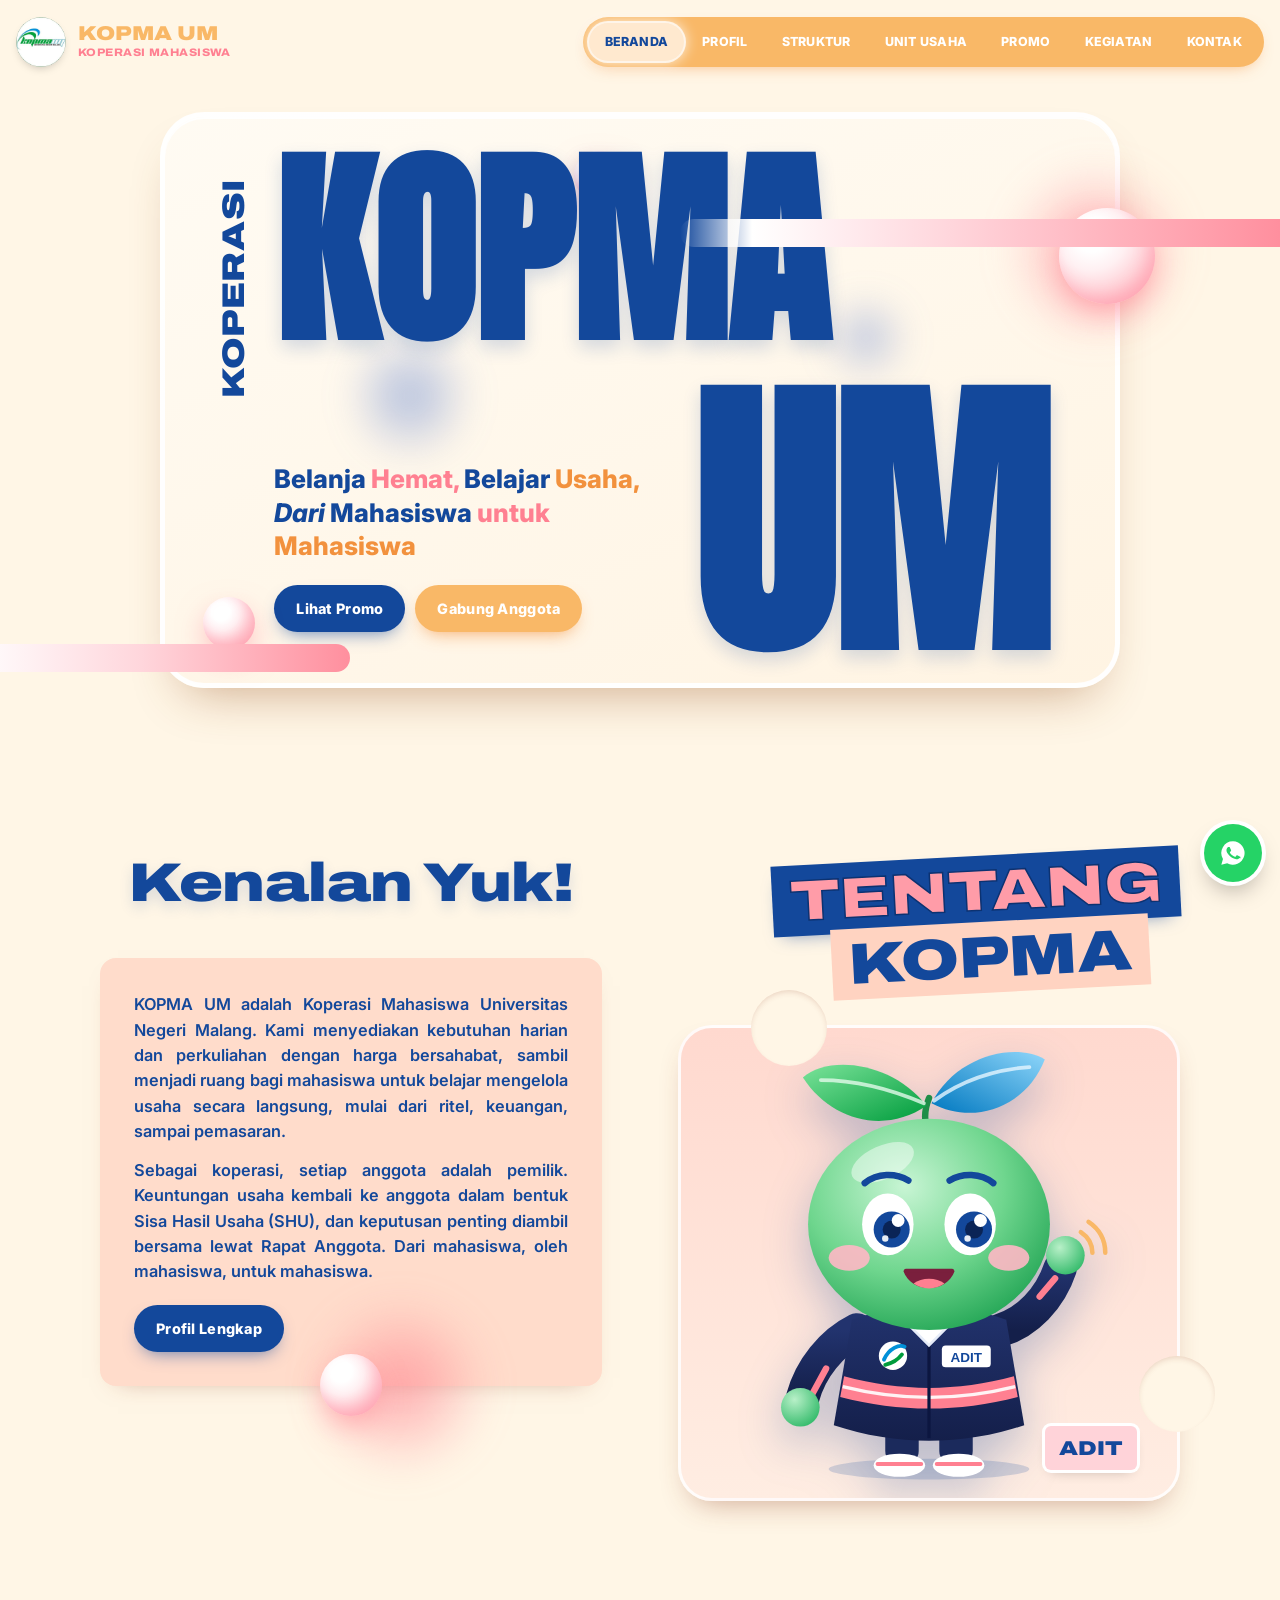
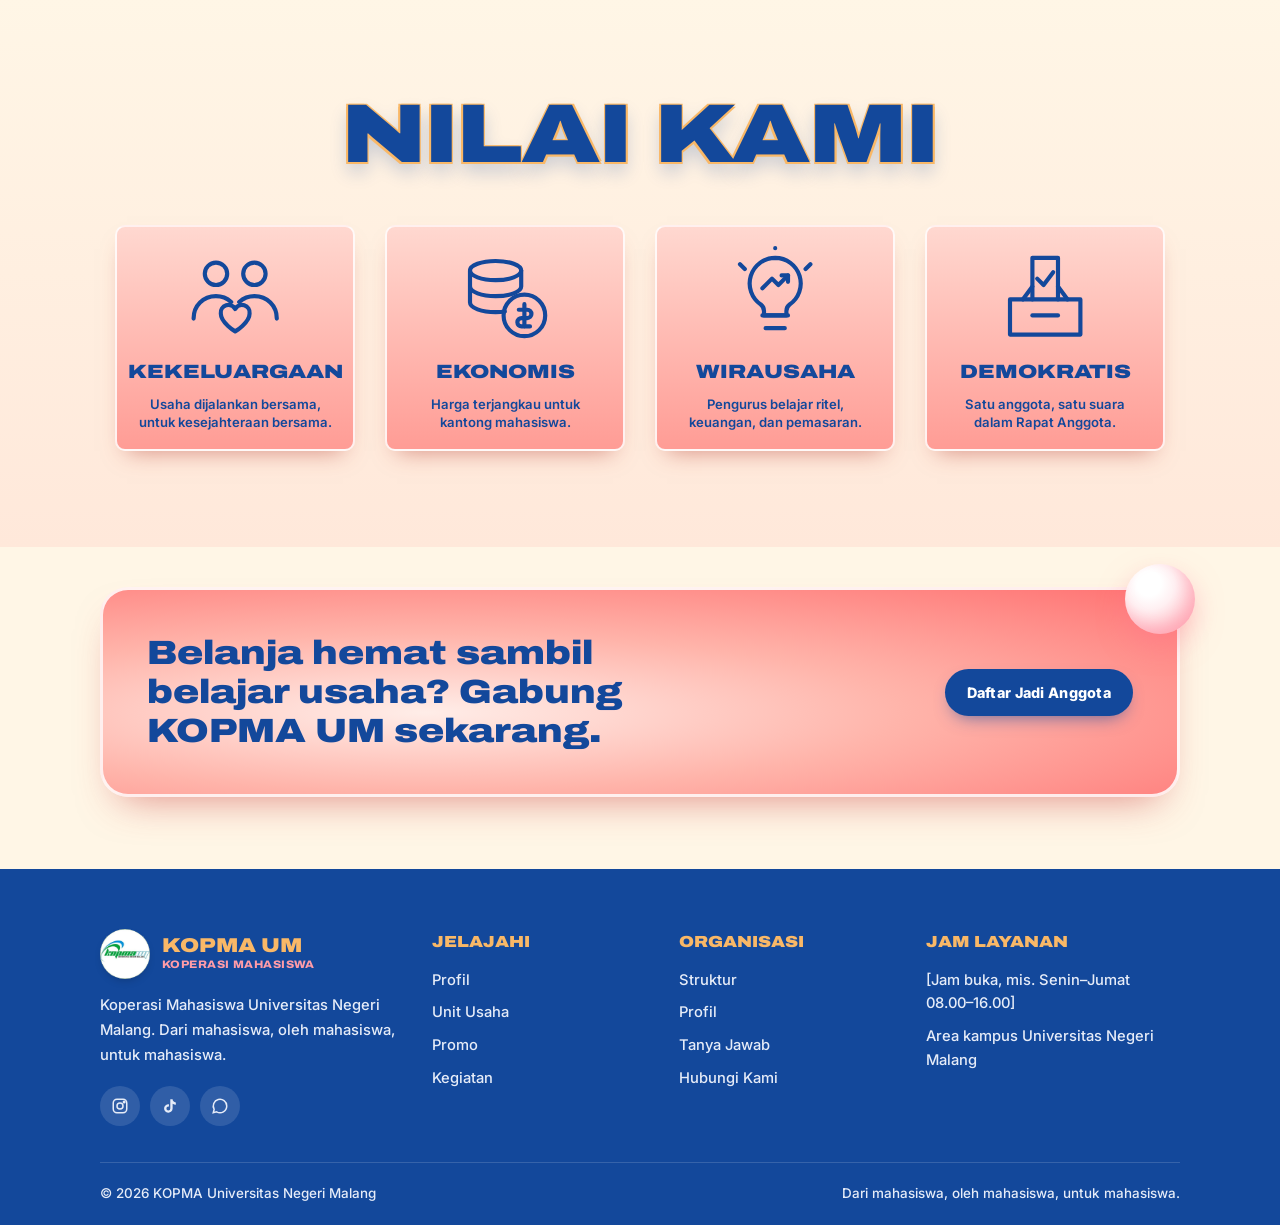
==== index.html @ d5b2e522 "Ganti Keanggotaan dengan halaman Struktur dan tambah maskot Adit struktur.html berisi hero kaca deng" ====
<!DOCTYPE html>
<html lang="id">
<head>
<meta charset="UTF-8">
<meta name="viewport" content="width=device-width, initial-scale=1">
<title>KOPMA UM | Koperasi Mahasiswa Universitas Negeri Malang</title>
<meta name="description" content="Koperasi Mahasiswa Universitas Negeri Malang: belanja kebutuhan kuliah lebih hemat, promo mingguan, dan ruang belajar berwirausaha. Dari mahasiswa, oleh mahasiswa, untuk mahasiswa.">
<meta property="og:title" content="KOPMA UM | Koperasi Mahasiswa Universitas Negeri Malang">
<meta property="og:description" content="Belanja hemat, promo mingguan, dan belajar berwirausaha bareng Koperasi Mahasiswa UM.">
<meta property="og:image" content="assets/logo-kopma-um.png">
<meta property="og:type" content="website">
<meta name="theme-color" content="#FFF6E6">
<link rel="icon" href="assets/logo-kopma-um.png">
<link rel="preconnect" href="https://fonts.googleapis.com">
<link rel="preconnect" href="https://fonts.gstatic.com" crossorigin>
<link href="https://fonts.googleapis.com/css2?family=Anton&family=Archivo:wdth,wght@100..125,700..900&family=Inter:wght@500;600;700;800&display=swap" rel="stylesheet">
<link rel="stylesheet" href="assets/gaya.css">
</head>
<body>

<a href="#utama" class="sr">Lewati ke konten utama</a>

<header class="nav" id="nav">
  <div class="wadah">
    <a href="index.html" class="brand" aria-label="KOPMA UM, ke beranda">
      <img src="assets/logo-kopma-um.webp" alt="Logo KOPMA UM" width="50" height="50">
      <span><b>KOPMA UM</b><small>Koperasi Mahasiswa</small></span>
    </a>
    <nav aria-label="Menu utama">
      <ul class="menu" id="menu">
        <li><a href="index.html" class="aktif" aria-current="page">Beranda</a></li>
        <li><a href="profil.html">Profil</a></li>
        <li><a href="struktur.html">Struktur</a></li>
        <li><a href="unit.html">Unit Usaha</a></li>
        <li><a href="promo.html">Promo</a></li>
        <li><a href="kegiatan.html">Kegiatan</a></li>
        <li><a href="kontak.html">Kontak</a></li>
      </ul>
    </nav>
    <button class="burger" id="burger" aria-label="Buka menu" aria-expanded="false" aria-controls="menu"><span></span></button>
  </div>
</header>

<main id="utama">

<!-- ===== HERO ===== -->
<section class="hero" id="beranda" aria-label="Beranda">
  <span class="batang ke-kanan" aria-hidden="true"></span>
  <span class="batang ke-kiri" aria-hidden="true"></span>
  <div class="hero-kartu">
    <span class="kata-vertikal" aria-hidden="true">KOPERASI</span>
    <span class="kata kata-kopma" aria-hidden="true">KOPMA</span>
    <span class="kata kata-um" aria-hidden="true">UM</span>
    <div class="hero-teks">
      <h1><span class="sr">KOPMA UM, Koperasi Mahasiswa Universitas Negeri Malang. </span>Belanja <span class="p">Hemat,</span> Belajar <span class="o">Usaha,</span><br><i>Dari</i> Mahasiswa <span class="p">untuk</span> <span class="o">Mahasiswa</span></h1>
      <div class="aksi">
        <a href="promo.html" class="btn btn-biru">Lihat Promo</a>
        <a href="#" data-wa="Halo KOPMA UM, saya ingin mendaftar jadi anggota." class="btn btn-oranye">Gabung Anggota</a>
      </div>
    </div>
    <span class="orb" style="width:50px;height:50px;left:43%;top:6%" aria-hidden="true"></span>
    <span class="orb" style="width:96px;height:96px;right:-40px;top:16%;animation-delay:-2s" aria-hidden="true"></span>
    <span class="orb orb-kiri" style="width:52px;height:52px;left:4%;bottom:6%;animation-delay:-4s;z-index:5" aria-hidden="true"></span>
    <span class="gumpal biru" style="width:110px;height:150px;left:20%;top:36%" aria-hidden="true"></span>
    <span class="gumpal biru" style="width:80px;height:80px;right:22%;top:32%" aria-hidden="true"></span>
    <span class="gumpal pink" style="width:180px;height:180px;right:-70px;top:8%" aria-hidden="true"></span>
  </div>
</section>

<!-- ===== KENALAN ===== -->
<section class="blok" id="tentang">
  <div class="wadah kenalan">
    <div class="muncul">
      <h2 class="judul-besar kecil">Kenalan Yuk!</h2>
      <div class="kartu-peach">
        <p>KOPMA UM adalah Koperasi Mahasiswa Universitas Negeri Malang. Kami menyediakan kebutuhan harian dan perkuliahan dengan harga bersahabat, sambil menjadi ruang bagi mahasiswa untuk belajar mengelola usaha secara langsung, mulai dari ritel, keuangan, sampai pemasaran.</p>
        <p>Sebagai koperasi, setiap anggota adalah pemilik. Keuntungan usaha kembali ke anggota dalam bentuk Sisa Hasil Usaha (SHU), dan keputusan penting diambil bersama lewat Rapat Anggota. Dari mahasiswa, oleh mahasiswa, untuk mahasiswa.</p>
        <a href="profil.html" class="btn btn-biru">Profil Lengkap</a>
        <span class="gumpal pink" aria-hidden="true"></span>
        <span class="orb" aria-hidden="true"></span>
      </div>
    </div>
    <div class="kenalan-kanan muncul">
      <div class="pita-tumpuk" aria-hidden="true">
        <span class="pita biru">Tentang</span>
        <span class="pita peach">Kopma</span>
      </div>
      <div class="bingkai takik">
        <div class="isi-bingkai" id="foto-tentang"></div>
        <span class="label-bingkai" id="label-bingkai">ADIT</span>
      </div>
    </div>
  </div>
</section>

<!-- ===== NILAI (gaya core value) ===== -->
<section class="blok gradasi" id="nilai">
  <div class="wadah">
    <h2 class="judul-besar muncul">Nilai Kami</h2>
    <div class="grid-nilai">
      <div class="nilai muncul">
        <svg viewBox="0 0 64 64" fill="none" stroke="currentColor" stroke-width="2.6" stroke-linecap="round" stroke-linejoin="round"><circle cx="20" cy="18" r="7"/><circle cx="44" cy="18" r="7"/><path d="M6 46c0-8 6-14 14-14 4 0 7 1.4 9.5 3.6M58 46c0-8-6-14-14-14-4 0-7 1.4-9.5 3.6"/><path d="M32 54s-9-5.4-9-11.2A4.8 4.8 0 0 1 32 40a4.8 4.8 0 0 1 9 2.8C41 48.6 32 54 32 54z"/></svg>
        <b>Kekeluargaan</b><small>Usaha dijalankan bersama, untuk kesejahteraan bersama.</small>
      </div>
      <div class="nilai muncul">
        <svg viewBox="0 0 64 64" fill="none" stroke="currentColor" stroke-width="2.6" stroke-linecap="round" stroke-linejoin="round"><ellipse cx="26" cy="16" rx="16" ry="6"/><path d="M10 16v10c0 3.3 7.2 6 16 6s16-2.7 16-6V16"/><path d="M10 26v10c0 3.3 7.2 6 16 6 2 0 4-.1 5.8-.4"/><circle cx="44" cy="44" r="13"/><path d="M44 37v14M40.5 40.5h5.3a2.6 2.6 0 0 1 0 5.2h-3.6a2.6 2.6 0 0 0 0 5.2h5.3"/></svg>
        <b>Ekonomis</b><small>Harga terjangkau untuk kantong mahasiswa.</small>
      </div>
      <div class="nilai muncul">
        <svg viewBox="0 0 64 64" fill="none" stroke="currentColor" stroke-width="2.6" stroke-linecap="round" stroke-linejoin="round"><path d="M24 44h16M26 52h12"/><path d="M32 8a16 16 0 0 0-9 29.2c1.3 1 2 2.4 2 4V44h14v-2.8c0-1.6.7-3 2-4A16 16 0 0 0 32 8z"/><path d="m24 27 6-6 4 4 6-6"/><path d="M36 19h4v4"/><path d="M32 2v-0M10 12l3 3M54 12l-3 3"/></svg>
        <b>Wirausaha</b><small>Pengurus belajar ritel, keuangan, dan pemasaran.</small>
      </div>
      <div class="nilai muncul">
        <svg viewBox="0 0 64 64" fill="none" stroke="currentColor" stroke-width="2.6" stroke-linecap="round" stroke-linejoin="round"><path d="M10 34h44v22H10z"/><path d="M18 34 24 26M46 34l-6-8"/><path d="M24 34V8h16v26"/><path d="m27 21 4 4 6-8"/><path d="M24 44h16"/></svg>
        <b>Demokratis</b><small>Satu anggota, satu suara dalam Rapat Anggota.</small>
      </div>
    </div>
  </div>
</section>

<section class="cta" aria-label="Ajakan bergabung">
  <div class="wadah">
    <div class="cta-kartu muncul">
      <h2>Belanja hemat sambil belajar usaha? Gabung KOPMA UM sekarang.</h2>
      <a href="#" data-wa="Halo KOPMA UM, saya ingin mendaftar jadi anggota." class="btn btn-biru">Daftar Jadi Anggota</a>
      <span class="orb" aria-hidden="true"></span>
    </div>
  </div>
</section>

</main>

<footer>
  <div class="wadah kaki">
    <div>
      <a href="index.html" class="brand"><img src="assets/logo-kopma-um.webp" alt="Logo KOPMA UM" width="50" height="50"><span><b>KOPMA UM</b><small>Koperasi Mahasiswa</small></span></a>
      <p>Koperasi Mahasiswa Universitas Negeri Malang. Dari mahasiswa, oleh mahasiswa, untuk mahasiswa.</p>
      <div class="sos">
        <a data-link="instagram" href="#" aria-label="Instagram"><svg viewBox="0 0 24 24" fill="none" stroke="currentColor" stroke-width="2"><rect x="3" y="3" width="18" height="18" rx="5"/><circle cx="12" cy="12" r="4"/><circle cx="17.5" cy="6.5" r="1" fill="currentColor"/></svg></a>
        <a data-link="tiktok" href="#" aria-label="TikTok"><svg viewBox="0 0 24 24" fill="currentColor"><path d="M16.6 5.8A4.3 4.3 0 0 1 15.5 3h-3.1v12.4a2.6 2.6 0 1 1-2.6-2.6c.3 0 .5 0 .8.1V9.7a5.7 5.7 0 1 0 4.9 5.7V9a7.3 7.3 0 0 0 4.3 1.4V7.3a4.3 4.3 0 0 1-3.2-1.5z"/></svg></a>
        <a href="#" data-wa="Halo KOPMA UM" aria-label="WhatsApp"><svg viewBox="0 0 24 24" fill="none" stroke="currentColor" stroke-width="2"><path d="M21 12a9 9 0 0 1-13.5 7.8L3 21l1.2-4.4A9 9 0 1 1 21 12z"/></svg></a>
      </div>
    </div>
    <div>
      <h4>Jelajahi</h4>
      <ul><li><a href="profil.html">Profil</a></li><li><a href="unit.html">Unit Usaha</a></li><li><a href="promo.html">Promo</a></li><li><a href="kegiatan.html">Kegiatan</a></li></ul>
    </div>
    <div>
      <h4>Organisasi</h4>
      <ul><li><a href="struktur.html">Struktur</a></li><li><a href="profil.html">Profil</a></li><li><a href="kontak.html#faq">Tanya Jawab</a></li><li><a href="kontak.html">Hubungi Kami</a></li></ul>
    </div>
    <div>
      <h4>Jam Layanan</h4>
      <ul><li data-isi="jam">[Jam buka]</li><li>Area kampus Universitas Negeri Malang</li></ul>
    </div>
  </div>
  <div class="wadah hak">
    <span>&copy; <span id="tahun"></span> KOPMA Universitas Negeri Malang</span>
    <span>Dari mahasiswa, oleh mahasiswa, untuk mahasiswa.</span>
  </div>
</footer>

<a href="#" class="wa-melayang" data-wa="Halo KOPMA UM, saya mau tanya." aria-label="Chat WhatsApp KOPMA UM">
  <svg viewBox="0 0 24 24" fill="currentColor"><path d="M12 2a10 10 0 0 0-8.6 15.1L2 22l5-1.3A10 10 0 1 0 12 2zm5.3 14.2c-.2.6-1.3 1.2-1.8 1.2-.5.1-1 .1-3.3-.8-2.8-1.1-4.5-3.9-4.7-4.1-.1-.2-1.1-1.5-1.1-2.9s.7-2.1 1-2.4c.3-.3.6-.3.8-.3h.6c.2 0 .4 0 .6.5l.9 2.1c.1.2.1.4 0 .6l-.4.6-.4.4c-.1.1-.3.3-.1.6.2.3.8 1.3 1.7 2.1 1.2 1 2.1 1.3 2.4 1.5.3.1.5.1.6-.1l.9-1.1c.2-.3.4-.2.7-.1l2 1c.3.1.5.2.6.3.1.2.1.7-.1 1.4z"/></svg>
</a>

<script src="assets/data.js"></script>
<script src="assets/app.js"></script>
</body>
</html>
---- assets/gaya.css ----
:root{
  --krem:#FFF6E6;
  --krem-2:#FFEEDA;
  --peach:#FFDCCB;
  --peach-2:#FFCFC4;
  --pink:#FF9CA8;
  --pink-tua:#FF8091;
  --koral:#FF6B6B;
  --oranye:#F9B867;
  --oranye-tua:#F2913D;
  --biru:#13489B;
  --biru-tua:#0C3271;
  --biru-muda:#8DB7E8;
  --putih:#FFFFFF;
  --font-tampil:"Archivo",system-ui,sans-serif;
  --font-poster:"Anton",Impact,sans-serif;
  --ease:cubic-bezier(.23,1,.32,1);
  --bayang:0 14px 30px -14px rgba(140,60,30,.45);
}
*{box-sizing:border-box;margin:0;padding:0}
html{scroll-behavior:smooth;scroll-padding-top:96px;overflow-x:clip}
body{font-family:"Inter",system-ui,sans-serif;font-weight:600;color:var(--biru);background:var(--krem);line-height:1.6;-webkit-font-smoothing:antialiased;overflow-x:clip}
img{max-width:100%;display:block}
a{color:inherit;text-decoration:none}
button{font:inherit;cursor:pointer;border:0;background:none;color:inherit}
:focus-visible{outline:3px solid var(--biru);outline-offset:3px;border-radius:8px}
.wadah{width:min(1080px,100% - 32px);margin-inline:auto}
.sr{position:absolute;width:1px;height:1px;overflow:hidden;clip:rect(0 0 0 0)}

/* ===== Judul tampilan ===== */
.judul-besar{font-family:var(--font-tampil);font-stretch:125%;font-weight:900;color:var(--biru);line-height:1;letter-spacing:-.01em;text-align:center;font-size:clamp(2.1rem,7vw,5.2rem);text-transform:uppercase;
  text-shadow:1.5px 1.5px 0 var(--oranye),-1.5px -1.5px 0 var(--oranye),1.5px -1.5px 0 var(--oranye),-1.5px 1.5px 0 var(--oranye),0 10px 18px rgba(19,72,155,.22);
  margin-bottom:clamp(28px,4vw,48px);text-wrap:balance}
.judul-besar.kecil{text-transform:none;font-size:clamp(2rem,4.6vw,3.4rem);text-shadow:0 6px 14px rgba(19,72,155,.15)}
.sub{text-align:center;max-width:620px;margin:-20px auto 40px;font-size:1.02rem;color:var(--biru)}

/* ===== Header ===== */
.nav{position:sticky;top:0;z-index:50;transition:background-color .25s,box-shadow .25s}
.nav.scrolled{background:rgba(255,242,222,.94);backdrop-filter:blur(10px);box-shadow:0 8px 22px -14px rgba(140,70,20,.45)}
.nav .wadah{width:min(1320px,100% - 32px);display:flex;align-items:center;justify-content:space-between;gap:20px;min-height:84px}
.brand{display:flex;align-items:center;gap:12px;flex:none}
.brand img{width:50px;height:50px;border-radius:50%;background:#fff;box-shadow:0 4px 10px -4px rgba(0,0,0,.25)}
.brand b{display:block;font-family:var(--font-tampil);font-stretch:118%;font-weight:900;font-size:1.25rem;color:var(--oranye);line-height:1.05}
.brand small{display:block;font-family:var(--font-tampil);font-stretch:110%;font-weight:800;font-size:.68rem;letter-spacing:.04em;color:var(--pink-tua);text-transform:uppercase}
.menu{display:flex;align-items:center;gap:2px;list-style:none;background:var(--oranye);padding:6px;border-radius:999px;box-shadow:0 6px 16px -8px rgba(242,145,61,.7)}
.menu a{display:block;padding:9px 16px;border-radius:999px;font-size:.78rem;font-weight:800;letter-spacing:.02em;text-transform:uppercase;color:#fff;transition:background-color .2s,color .2s,box-shadow .2s}
@media (hover:hover){.menu a:not(.aktif):hover{background:rgba(255,255,255,.22)}}
.menu a.aktif{background:#FFE9CF;color:var(--biru);box-shadow:0 0 0 2px rgba(255,255,255,.75),0 0 14px 2px rgba(255,255,255,.8)}
.burger{display:none;width:48px;height:48px;border-radius:50%;background:var(--oranye);align-items:center;justify-content:center;box-shadow:0 6px 14px -6px rgba(242,145,61,.8)}
.burger span,.burger span::before,.burger span::after{display:block;width:20px;height:2.5px;background:#fff;border-radius:2px;position:relative;transition:transform .25s var(--ease),background-color .2s}
.burger span::before,.burger span::after{content:"";position:absolute;left:0}
.burger span::before{top:-6px}.burger span::after{top:6px}
.nav.buka .burger span{background:transparent}
.nav.buka .burger span::before{transform:translateY(6px) rotate(45deg)}
.nav.buka .burger span::after{transform:translateY(-6px) rotate(-45deg)}

/* ===== Tombol ===== */
.btn{display:inline-flex;align-items:center;justify-content:center;gap:8px;padding:12px 22px;border-radius:999px;font-weight:800;font-size:.9rem;letter-spacing:.02em;transition:transform .16s var(--ease),background-color .2s,box-shadow .2s}
.btn:active{transform:scale(.97)}
.btn svg{width:18px;height:18px}
.btn-biru{background:var(--biru);color:#fff;box-shadow:0 8px 18px -8px rgba(19,72,155,.7)}
.btn-biru:hover{background:var(--biru-tua)}
.btn-oranye{background:var(--oranye);color:#fff;box-shadow:0 8px 18px -8px rgba(242,145,61,.8)}
.btn-oranye:hover{background:var(--oranye-tua)}
.btn-putih{background:#fff;color:var(--biru);box-shadow:0 8px 18px -10px rgba(0,0,0,.35)}

/* ===== Dekorasi: bola kaca, gumpal blur, batang gradasi ===== */
.orb{position:absolute;border-radius:50%;pointer-events:none;z-index:3;
  background:radial-gradient(circle at 34% 28%,#fff 0 18%,#FFF0F2 38%,#FFC3CB 72%,#FF9FAD 100%);
  box-shadow:0 12px 30px -4px rgba(255,120,140,.55),inset -6px -8px 14px rgba(255,140,160,.35);animation:melayang 7s ease-in-out infinite}
.orb.biru{background:radial-gradient(circle at 34% 28%,#fff 0 18%,#EEF3FB 40%,#AFC6EA 75%,#7FA2D8 100%);box-shadow:0 12px 30px -4px rgba(19,72,155,.35),inset -6px -8px 14px rgba(19,72,155,.25)}
.gumpal{position:absolute;border-radius:50%;pointer-events:none;filter:blur(18px);z-index:0}
.gumpal.pink{background:radial-gradient(circle,rgba(255,110,130,.55),transparent 70%)}
.gumpal.biru{background:radial-gradient(circle,rgba(70,110,200,.45),transparent 70%)}
.batang{position:absolute;height:28px;border-radius:999px;pointer-events:none;z-index:1}
.batang.ke-kanan{background:linear-gradient(90deg,rgba(255,255,255,0),#fff 12%,#FFD6DC 45%,#FF8F9E 100%);border-radius:999px 0 0 999px}
.batang.ke-kiri{background:linear-gradient(90deg,#fff 0%,#FFD6DC 45%,#FF8F9E 100%)}
@keyframes melayang{0%,100%{transform:translateY(0)}50%{transform:translateY(-12px)}}

/* ===== Sudut "tergigit" ===== */
.takik{position:relative}
.takik::before,.takik::after{content:"";position:absolute;width:var(--t,72px);height:var(--t,72px);border-radius:50%;background:var(--bg-takik,var(--krem));box-shadow:inset 0 3px 6px -2px rgba(140,60,30,.22);z-index:2;pointer-events:none}
.takik::before{top:calc(var(--t,72px) / -2);left:14%}
.takik::after{bottom:14%;right:calc(var(--t,72px) / -2)}
.takik.kanan-atas::before{left:auto;right:calc(var(--t,72px) / -2);top:-8%}
.takik.kanan-atas::after{display:none}
.takik.kanan-bawah::before{display:none}

/* ===== HERO ===== */
.hero{position:relative;padding:28px 0 72px}
.hero-kartu{position:relative;width:min(960px,100% - 32px);margin-inline:auto;aspect-ratio:16/9.6;border-radius:44px;
  background:linear-gradient(160deg,#FFFBF3 0%,#FFF4E3 100%);border:5px solid rgba(255,255,255,.95);
  box-shadow:0 26px 50px -24px rgba(140,70,20,.45),0 2px 0 rgba(255,255,255,.9) inset;container-type:inline-size}
.hero-kartu > .kata{position:absolute;z-index:4;color:var(--biru);font-family:var(--font-poster);line-height:.8;letter-spacing:-.005em}
.kata-kopma{left:11.5%;top:9%;font-size:22cqw;text-shadow:0 8px 18px rgba(19,72,155,.18)}
.kata-um{right:7%;bottom:7%;font-size:31cqw;text-shadow:0 8px 18px rgba(19,72,155,.18)}
.kata-vertikal{position:absolute;z-index:4;left:4.6%;top:11%;writing-mode:vertical-rl;transform:rotate(180deg);font-family:var(--font-tampil);font-stretch:125%;font-weight:900;font-size:3.3cqw;letter-spacing:.02em;color:var(--biru)}
.hero-teks{position:absolute;z-index:4;left:11.5%;bottom:9%;width:41%}
.hero-teks h1{font-family:"Inter",sans-serif;font-weight:800;font-size:max(15px,2.7cqw);line-height:1.3;color:var(--biru);margin-bottom:2.4cqw}
.hero-teks h1 .p{color:var(--pink-tua)}
.hero-teks h1 .o{color:var(--oranye-tua)}
.hero-teks h1 i{font-style:italic}
.hero-teks .aksi{display:flex;gap:10px;flex-wrap:wrap}
.hero .batang.ke-kanan{top:20%;left:calc(50% + 40px);right:0}
.hero .batang.ke-kiri{bottom:13%;left:-30px;width:calc(50% - 260px)}

/* ===== Section umum ===== */
section.blok{position:relative;padding-block:clamp(56px,8vw,96px)}
section.blok.halaman-atas{padding-top:clamp(28px,4vw,48px)}
.blok.peach{background:linear-gradient(180deg,#FFE7DC 0%,#FFD3CA 100%);--bg-takik:#FFDDD3}
.blok.gradasi{background:linear-gradient(180deg,var(--krem) 0%,#FFE8DA 100%)}

/* ===== Kenalan ===== */
.kenalan{display:grid;grid-template-columns:1fr 1fr;gap:clamp(32px,6vw,90px);align-items:start}
.kartu-peach{position:relative;background:var(--peach);border-radius:16px;padding:clamp(24px,3.4vw,34px);box-shadow:0 10px 24px -18px rgba(140,60,30,.5)}
.kartu-peach p{font-size:1.02rem;line-height:1.55}
.kartu-peach p+p{margin-top:14px}
.kenalan .orb{width:62px;height:62px;left:calc(50% - 31px);bottom:-30px}
.kenalan .gumpal{width:180px;height:180px;left:calc(50% - 40px);bottom:-90px}
.pita-tumpuk{display:flex;flex-direction:column;align-items:flex-end;margin-bottom:26px}
.pita{display:inline-block;font-family:var(--font-tampil);font-stretch:125%;font-weight:900;line-height:1;text-transform:uppercase;padding:.12em .3em;font-size:clamp(2rem,5vw,3.6rem)}
.pita.biru{background:var(--biru);color:var(--pink);transform:rotate(-3deg);-webkit-text-stroke:1.5px var(--biru-tua);box-shadow:0 8px 18px -10px rgba(19,72,155,.6)}
.pita.peach{background:#FFD3C1;color:var(--biru);transform:rotate(-3deg) translate(-10px,-6px);margin-right:4%}
.bingkai{--t:76px;position:relative;aspect-ratio:1/.95;border-radius:34px;background:linear-gradient(180deg,#FFD9CF 0%,#FFEDE2 100%);border:3px solid rgba(255,255,255,.85);box-shadow:var(--bayang);overflow:visible}
.bingkai .isi-bingkai{position:absolute;inset:0;border-radius:31px;overflow:hidden;display:grid;place-items:center}
.bingkai .isi-bingkai .logo-besar{width:62%;border-radius:50%;background:#fff;padding:14px;box-shadow:0 18px 40px -14px rgba(19,72,155,.45)}
.bingkai .isi-bingkai img.foto-isi{width:100%;height:100%;object-fit:cover}
.bingkai .label-bingkai{position:absolute;right:8%;bottom:6%;z-index:3;background:#FFD3D9;color:var(--biru);font-family:var(--font-tampil);font-stretch:125%;font-weight:900;font-size:1.25rem;padding:6px 14px;border-radius:6px;box-shadow:0 0 0 3px #fff,0 6px 14px -6px rgba(0,0,0,.3)}

/* ===== Papan (gaya Visi/Misi) — Keanggotaan ===== */
.baris-papan{display:grid;grid-template-columns:1fr 1.05fr;gap:clamp(24px,8vw,100px);align-items:center}
.baris-papan + .baris-papan{margin-top:clamp(40px,6vw,64px)}
.papan{position:relative;border-radius:12px;border:2px solid rgba(255,255,255,.85);padding:clamp(22px,3vw,30px) 20px;text-align:center;font-family:var(--font-tampil);font-stretch:125%;font-weight:900;font-size:clamp(2.6rem,7vw,5rem);line-height:1;color:var(--biru)}
.papan.pink{background:linear-gradient(90deg,#FFE6DF,#FFC4BE);box-shadow:0 30px 50px -14px rgba(255,110,120,.55),-30px -20px 50px -20px rgba(255,90,110,.4),10px 30px 40px -20px rgba(70,110,200,.45)}
.papan.biru{background:linear-gradient(90deg,#F6F0E8 0%,#E6EAF2 45%,#8DB7E8 100%);box-shadow:0 30px 50px -14px rgba(70,120,210,.55),-30px 10px 50px -20px rgba(255,110,130,.4)}
.papan small{display:block;font-family:"Inter";font-weight:700;font-size:.95rem;margin-top:10px;font-stretch:100%;letter-spacing:0}
.kartu-koral{--t:60px;position:relative;border-radius:18px;padding:clamp(22px,3vw,34px);color:var(--biru);
  background:radial-gradient(ellipse at 45% 70%,#FFEDE8 0%,#FFB4AA 45%,#FF6E6E 100%);box-shadow:0 14px 28px -16px rgba(200,60,60,.6)}
.kartu-koral ul,.kartu-koral ol{padding-left:1.3em;display:grid;gap:8px;font-size:1.02rem;line-height:1.45}
.kartu-koral li::marker{font-weight:800}
.kartu-koral li b{display:block}
.kartu-koral li small{display:block;font-size:.9rem;font-weight:600;opacity:.9}
.kartu-koral .btn{margin-top:18px}
.blok-anggota .orb{width:64px;height:64px}
.blok-anggota .gumpal{width:220px;height:220px}

/* ===== Nilai (gaya Core Value) ===== */
.grid-nilai{display:flex;flex-wrap:wrap;justify-content:center;gap:clamp(16px,2.6vw,30px)}
.nilai{width:min(240px,calc(25% - 23px));aspect-ratio:1.24/1;border-radius:10px;border:2px solid rgba(255,255,255,.85);background:linear-gradient(180deg,#FFD8D0 0%,#FF9C95 100%);box-shadow:0 12px 22px -12px rgba(180,60,50,.55);display:flex;flex-direction:column;align-items:center;justify-content:center;gap:14px;padding:18px;text-align:center;transition:transform .3s var(--ease)}
@media (hover:hover){.nilai:hover{transform:translateY(-6px) rotate(-1deg)}}
.nilai svg{width:clamp(64px,8vw,104px);height:auto;color:var(--biru)}
.nilai b{font-family:var(--font-tampil);font-stretch:125%;font-weight:900;font-size:clamp(.85rem,1.6vw,1.2rem);text-transform:uppercase;line-height:1.1}
.nilai small{font-size:.82rem;line-height:1.35;font-weight:600;max-width:24ch}

/* ===== Placeholder foto ===== */
.foto-kosong{width:100%;height:100%;display:flex;flex-direction:column;align-items:center;justify-content:center;gap:8px;color:var(--biru);opacity:.75;font-size:.8rem;font-weight:700;text-align:center;padding:16px;
  background:repeating-linear-gradient(135deg,rgba(255,255,255,.35) 0 12px,transparent 12px 24px),linear-gradient(160deg,#FFE3D8,#FFCFC6)}
.foto-kosong svg{width:34px;height:34px}
.foto-isi{width:100%;height:100%;object-fit:cover}

/* ===== Kartu umum (unit, promo, berita) ===== */
.grid-unit{display:grid;grid-template-columns:repeat(4,1fr);gap:22px}
.kartu{--t:46px;position:relative;background:var(--peach);border-radius:20px;border:2px solid rgba(255,255,255,.8);display:flex;flex-direction:column;box-shadow:0 12px 26px -18px rgba(140,60,30,.55);transition:transform .3s var(--ease),box-shadow .3s var(--ease)}
@media (hover:hover){.kartu:hover{transform:translateY(-5px);box-shadow:0 20px 34px -18px rgba(140,60,30,.6)}}
.kartu .gambar{aspect-ratio:4/3;overflow:hidden;position:relative;margin:10px 10px 0;border-radius:14px}
.kartu .badan{padding:16px 18px 20px;display:flex;flex-direction:column;gap:8px;flex:1}
.kartu h3{font-family:var(--font-tampil);font-stretch:115%;font-weight:900;font-size:1.08rem;line-height:1.2}
.kartu p{font-size:.92rem;font-weight:600;line-height:1.5}
.kartu .meta{margin-top:auto;align-self:flex-start;display:inline-flex;align-items:center;gap:6px;background:#fff;color:var(--biru);font-size:.78rem;font-weight:800;padding:5px 12px;border-radius:999px}
.kartu .meta svg{width:14px;height:14px}

/* Promo */
.filter{display:flex;gap:4px;flex-wrap:wrap;justify-content:center;width:max-content;max-width:100%;margin:0 auto 36px;background:var(--oranye);padding:6px;border-radius:999px;box-shadow:0 6px 16px -8px rgba(242,145,61,.7)}
.filter button{padding:9px 18px;border-radius:999px;font-weight:800;font-size:.8rem;text-transform:uppercase;letter-spacing:.02em;color:#fff;transition:background-color .2s,color .2s,box-shadow .2s}
.filter button[aria-pressed="true"]{background:#FFE9CF;color:var(--biru);box-shadow:0 0 0 2px rgba(255,255,255,.75),0 0 12px 2px rgba(255,255,255,.8)}
.grid-promo{display:grid;grid-template-columns:repeat(4,1fr);gap:22px}
.promo{background:linear-gradient(180deg,#FFEDE5 0%,#FFD0C6 100%)}
.promo .gambar{aspect-ratio:1}
.diskon{position:absolute;top:10px;right:10px;z-index:1;width:56px;height:56px;border-radius:50%;display:grid;place-items:center;font-family:var(--font-tampil);font-stretch:110%;font-weight:900;font-size:.9rem;color:#fff;background:radial-gradient(circle at 35% 30%,#FF9AA0,var(--koral) 70%);box-shadow:0 6px 14px -4px rgba(255,80,80,.6),0 0 0 3px #fff}
.harga{display:flex;align-items:baseline;gap:8px;flex-wrap:wrap}
.harga b{font-family:var(--font-tampil);font-stretch:110%;font-weight:900;font-size:1.25rem}
.harga s{font-size:.85rem;opacity:.65}
.promo .kat{align-self:flex-start;font-size:.7rem;font-weight:800;letter-spacing:.06em;text-transform:uppercase;background:var(--biru);color:#fff;padding:3px 10px;border-radius:999px}
.promo h3{font-family:"Inter";font-stretch:100%;font-weight:800;font-size:.98rem}
.catatan{margin-top:26px;font-size:.86rem;text-align:center}
.promo.sembunyi{display:none}

/* Berita */
.grid-berita{display:grid;grid-template-columns:repeat(3,1fr);gap:22px}
.berita .gambar{aspect-ratio:16/11}
.tanggal{position:absolute;top:12px;left:12px;z-index:1;background:var(--biru);color:var(--pink);padding:6px 12px;text-align:center;line-height:1;transform:rotate(-4deg);box-shadow:0 6px 14px -6px rgba(19,72,155,.7)}
.tanggal b{display:block;font-family:var(--font-tampil);font-stretch:125%;font-weight:900;font-size:1.4rem}
.tanggal small{font-size:.7rem;font-weight:800;text-transform:uppercase;color:#FFE2E6}
.berita .tag{align-self:flex-start;font-size:.7rem;font-weight:800;letter-spacing:.06em;text-transform:uppercase;background:#fff;padding:3px 10px;border-radius:999px}

/* FAQ */
.faq{max-width:820px;margin-inline:auto;display:grid;gap:14px}
.faq details{background:var(--peach);border:2px solid rgba(255,255,255,.85);border-radius:16px;box-shadow:0 10px 22px -18px rgba(140,60,30,.6)}
.faq summary{list-style:none;padding:18px 22px;font-weight:800;font-size:1.02rem;display:flex;justify-content:space-between;align-items:center;gap:16px;cursor:pointer}
.faq summary::-webkit-details-marker{display:none}
.faq summary::after{content:"+";flex:none;width:32px;height:32px;border-radius:50%;display:grid;place-items:center;background:var(--oranye);color:#fff;font-size:1.3rem;font-weight:800;transition:transform .25s var(--ease)}
.faq details[open] summary::after{transform:rotate(45deg)}
.faq details p{padding:0 22px 20px;font-weight:600}

/* Kontak */
.kontak{display:grid;grid-template-columns:1fr 1.25fr;gap:28px;align-items:stretch}
.kontak-list{display:grid;gap:14px;align-content:start}
.kontak-list a,.kontak-list div{display:flex;gap:16px;align-items:center;padding:16px 18px;border-radius:16px;background:#FFF3EA;border:2px solid rgba(255,255,255,.9);box-shadow:0 10px 22px -18px rgba(140,60,30,.6);transition:transform .2s var(--ease)}
@media (hover:hover){.kontak-list a:hover{transform:translateX(5px)}}
.kontak-list .ikon{width:46px;height:46px;flex:none;border-radius:50%;display:grid;place-items:center;background:var(--biru);color:#fff}
.kontak-list svg{width:22px;height:22px}
.kontak-list small{display:block;font-size:.72rem;font-weight:800;text-transform:uppercase;letter-spacing:.08em;color:var(--pink-tua)}
.kontak-list b{font-size:.98rem;word-break:break-word}
.peta{border-radius:14px;overflow:hidden;background:#ddd;min-height:360px;border:3px solid rgba(255,255,255,.9);box-shadow:0 18px 34px -18px rgba(0,0,0,.45)}
.peta iframe{width:100%;height:100%;min-height:360px;border:0;display:block}

/* CTA */
.cta{position:relative;overflow:hidden;padding-block:40px 72px}
.cta-kartu{position:relative;border-radius:28px;padding:clamp(28px,4vw,44px);display:flex;align-items:center;justify-content:space-between;gap:24px;flex-wrap:wrap;
  background:radial-gradient(ellipse at 30% 60%,#FFEDE8 0%,#FFB4AA 45%,#FF7272 100%);border:3px solid rgba(255,255,255,.85);box-shadow:0 20px 40px -20px rgba(200,60,60,.6)}
.cta h2{font-family:var(--font-tampil);font-stretch:120%;font-weight:900;font-size:clamp(1.4rem,3vw,2.1rem);line-height:1.15;max-width:640px;text-wrap:balance}
.cta .orb{width:70px;height:70px;right:-18px;top:-26px}

/* Footer */
footer{background:var(--biru);color:#E6ECF8;font-size:.92rem;font-weight:500}
.kaki{display:grid;grid-template-columns:1.4fr 1fr 1fr 1.2fr;gap:36px;padding-block:60px 36px}
footer h4{color:var(--oranye);font-family:var(--font-tampil);font-stretch:115%;font-weight:900;font-size:1rem;text-transform:uppercase;margin-bottom:14px}
footer ul{list-style:none;display:grid;gap:9px}
footer a:hover{color:#fff;text-decoration:underline}
footer .brand small{color:var(--pink)}
.kaki p{margin-top:14px;line-height:1.7}
.sos{display:flex;gap:10px;margin-top:18px}
.sos a{width:40px;height:40px;border-radius:50%;display:grid;place-items:center;background:rgba(255,255,255,.12);transition:background-color .2s}
.sos a:hover{background:var(--oranye);text-decoration:none}
.sos svg{width:18px;height:18px}
.hak{border-top:1px solid rgba(255,255,255,.15);padding-block:20px;font-size:.84rem;display:flex;justify-content:space-between;gap:12px;flex-wrap:wrap}

/* WA mengambang */
.wa-melayang{position:fixed;right:18px;bottom:18px;z-index:60;width:58px;height:58px;border-radius:50%;background:#25D366;color:#fff;display:grid;place-items:center;box-shadow:0 0 0 4px #fff,0 12px 24px -6px rgba(0,0,0,.35);transition:transform .2s var(--ease)}
.wa-melayang:hover{transform:scale(1.06)}
.wa-melayang svg{width:28px;height:28px}

/* Muncul saat scroll */
.muncul{opacity:0;transform:translateY(20px);transition:opacity .7s var(--ease),transform .7s var(--ease)}
.muncul.tampak{opacity:1;transform:none}
.kartu.muncul.tampak{transition:opacity .7s var(--ease),transform .3s var(--ease),box-shadow .3s var(--ease)}

/* ===== Responsif ===== */
@media (max-width:1180px){
  .menu a{padding:9px 11px;font-size:.72rem}
}
@media (max-width:1024px){
  .grid-unit,.grid-promo{grid-template-columns:repeat(2,1fr)}
  .grid-berita{grid-template-columns:1fr 1fr}
  .kaki{grid-template-columns:1fr 1fr}
}
@media (max-width:960px){
  .burger{display:flex}
  .menu{position:absolute;top:calc(100% - 6px);left:16px;right:16px;flex-direction:column;align-items:stretch;border-radius:24px;padding:10px;gap:2px;
    clip-path:inset(0 0 100% 0 round 24px);visibility:hidden;transition:clip-path .3s var(--ease),visibility 0s .3s}
  .nav.buka .menu{clip-path:inset(0 0 0 0 round 24px);visibility:visible;transition:clip-path .3s var(--ease)}
  .menu a{padding:12px 16px;font-size:.9rem}
  .nav.buka{background:rgba(255,242,222,.97)}
}
@media (min-width:701px){.kartu-peach p,.kartu-koral li{text-align:justify;hyphens:auto}}
@media (max-width:820px){
  .kenalan,.baris-papan,.kontak{grid-template-columns:1fr}
  .kenalan-kanan{max-width:480px;width:100%;margin-inline:auto}
  .baris-papan .papan{max-width:440px;width:100%;margin-inline:auto}
}
@media (max-width:640px){
  .hero{padding-top:12px}
  .hero-kartu{aspect-ratio:auto;border-radius:32px;padding:26px 20px 28px 54px;display:flex;flex-direction:column}
  .hero-kartu > .kata{position:static}
  .kata-kopma{font-size:25cqw}
  .kata-um{font-size:36cqw;align-self:flex-end;margin-top:2cqw}
  .kata-vertikal{left:14px;top:26px;font-size:15px}
  .hero-teks{position:static;width:auto;margin-top:18px}
  .hero-teks h1{font-size:17px;margin-bottom:16px}
  .hero .batang.ke-kanan{top:15%;left:60%}
  .hero .batang.ke-kiri{bottom:20%;width:14%}
  .brand small{display:none}
  .orb-kiri{display:none}
  .grid-unit,.grid-berita{grid-template-columns:1fr}
  .grid-promo{grid-template-columns:1fr 1fr;gap:12px}
  .promo .badan{padding:12px}
  .promo h3{font-size:.88rem}
  .diskon{width:46px;height:46px;font-size:.78rem}
  .nilai{width:calc(50% - 8px)}
  .nilai small{display:none}
  .kaki{grid-template-columns:1fr}
  .filter{border-radius:22px}
}
@media (prefers-reduced-motion:reduce){
  *,*::before,*::after{transition-duration:.01ms!important;animation:none!important;scroll-behavior:auto!important}
  .muncul{opacity:1;transform:none}
}

/* =====================================================================
   HALAMAN PROFIL
   ===================================================================== */
.judul-sorot{display:flex;flex-wrap:wrap;justify-content:center;align-items:center;gap:.08em .28em;font-family:var(--font-tampil);font-stretch:125%;font-weight:900;text-transform:uppercase;line-height:1.05;font-size:clamp(1.9rem,5.2vw,3.7rem);color:var(--biru);text-align:center;margin-bottom:clamp(28px,4vw,44px);
  --garis:var(--pink);text-shadow:1.5px 1.5px 0 var(--garis),-1.5px -1.5px 0 var(--garis),1.5px -1.5px 0 var(--garis),-1.5px 1.5px 0 var(--garis),0 8px 16px rgba(19,72,155,.18)}
.judul-sorot.dua-baris{flex-direction:column}
.sorot{display:inline-block;padding:.07em .2em .04em;color:#fff}
.sorot.biru{background:var(--biru);--garis:var(--pink)}
.sorot.pink{background:var(--pink-tua);color:#FFF6EC;--garis:var(--oranye)}
.sorot.oranye{background:var(--oranye);--garis:#FFD7A3}
.sorot{text-shadow:1.5px 1.5px 0 var(--garis),-1.5px -1.5px 0 var(--garis),1.5px -1.5px 0 var(--garis),-1.5px 1.5px 0 var(--garis)}

.profil-atas{padding-top:clamp(24px,4vw,40px)}
.bingkai-foto{position:relative;width:min(860px,100%);margin:0 auto;padding:clamp(12px,2.2vw,24px);border-radius:clamp(28px,4vw,46px);
  background:linear-gradient(180deg,#FFFDF8 0%,#EEF1F7 40%,#6E95D4 100%);border:3px solid #fff;box-shadow:0 26px 50px -24px rgba(19,72,155,.55)}
.bingkai-foto .isi{position:relative;z-index:2;aspect-ratio:16/9;border-radius:clamp(18px,3vw,34px);overflow:hidden;background:#FFE3D8}
.orb.ungu{background:radial-gradient(circle at 34% 28%,#fff 0 16%,#EFE7FF 38%,#C7B3F4 70%,#A58AE8 100%);box-shadow:0 0 0 14px rgba(255,160,180,.35),0 14px 30px -6px rgba(140,100,220,.45)}
.bingkai-foto .orb{width:clamp(56px,9vw,96px);height:clamp(56px,9vw,96px);left:-3%;bottom:-6%}
.batang.pudar-kanan{background:linear-gradient(90deg,#FF8F9E 0%,#FFC9D0 55%,rgba(255,255,255,.95) 100%);height:clamp(18px,2.4vw,30px);z-index:3}
.bingkai-foto .batang{left:62%;width:min(700px,62vw);bottom:8%}
.teks-profil{width:min(860px,100%);margin:clamp(32px,4vw,48px) auto 0;font-size:1.08rem;line-height:1.6}
.teks-profil p+p{margin-top:14px}
.profil-atas .batang.ke-kiri{position:relative;display:block;margin-top:clamp(40px,6vw,70px);width:min(580px,42vw);left:0}

.kartu-logo{--t:clamp(60px,9vw,96px);position:relative;width:min(960px,100%);margin-inline:auto;padding:clamp(34px,5vw,48px) 24px clamp(36px,5vw,40px);text-align:center;
  background:linear-gradient(180deg,#FF9DA8 0%,#FFC2C2 50%,#FFE7DF 100%);box-shadow:0 18px 36px -22px rgba(200,70,80,.6)}
.kartu-logo.takik::before{top:calc(var(--t) / -2);left:calc(var(--t) / -2)}
.kartu-logo.takik::after{bottom:calc(var(--t) / -2);right:calc(var(--t) / -2)}
.ubin-logo{width:min(300px,72%);aspect-ratio:1.45;margin:0 auto clamp(22px,3vw,32px);border-radius:22px;display:grid;place-items:center;
  background:linear-gradient(135deg,#FFC791 0%,#FFF1E2 55%,#fff 100%);border:3px solid rgba(255,255,255,.9);box-shadow:0 16px 30px -16px rgba(140,60,30,.6)}
.ubin-logo img{width:58%;border-radius:50%;background:#fff;box-shadow:0 8px 18px -8px rgba(0,0,0,.3)}
.kartu-logo p{max-width:680px;margin-inline:auto;font-size:clamp(1.08rem,2.2vw,1.5rem);font-weight:800;line-height:1.35}
.daftar-makna{list-style:none;width:min(960px,100%);margin:clamp(44px,6vw,64px) auto 0;display:grid;gap:22px;position:relative;isolation:isolate}
.daftar-makna::before,.daftar-makna::after{content:"";position:absolute;z-index:-2;border:0 solid var(--pink-tua);width:150px}
.daftar-makna::before{right:-36px;top:-34px;height:70%;border-top-width:4px;border-right-width:4px;border-image:linear-gradient(90deg,rgba(255,128,145,0),var(--pink-tua) 60%) 1}
.daftar-makna::after{left:-36px;bottom:-34px;height:55%;border-left-width:4px;border-bottom-width:4px;border-image:linear-gradient(270deg,rgba(255,128,145,0),var(--pink-tua) 60%) 1}
.daftar-makna li{position:relative;background:linear-gradient(90deg,#FFA3AE 0%,#FFD5D2 45%,#FFF7F2 100%);border:2px solid rgba(255,255,255,.9);border-radius:14px;padding:16px 20px;font-size:1rem;line-height:1.5;box-shadow:0 10px 20px -14px rgba(200,70,80,.6)}
.daftar-makna li::before{content:"";position:absolute;z-index:-1;width:96px;height:96px;border-radius:50%;background:#FFB6BF;top:50%;transform:translateY(-50%)}
.daftar-makna li:nth-child(odd)::before{left:-26px}
.daftar-makna li:nth-child(even)::before{right:-40px}

.baris-warna{display:grid;grid-template-columns:150px 1fr;gap:clamp(18px,4vw,48px);align-items:center;width:min(860px,100%);margin-inline:auto}
.baris-warna+.baris-warna{margin-top:clamp(36px,5vw,48px)}
.contoh-warna{position:relative;width:130px;height:150px;margin-inline:auto;filter:drop-shadow(0 12px 14px rgba(19,40,90,.22))}
.contoh-warna i{position:absolute;border-radius:0 100% 0 100%;background:linear-gradient(135deg,var(--w2),var(--w))}
.contoh-warna i:first-child{width:86px;height:118px;left:36px;top:10px;transform:rotate(22deg)}
.contoh-warna i:last-child{width:52px;height:92px;left:8px;top:38px;transform:rotate(-14deg);opacity:.85}
.kartu-warna{position:relative;background:linear-gradient(165deg,#FFFDFB 0%,#FFEAE7 100%);border:3px solid #fff;border-radius:22px;padding:44px clamp(20px,4vw,40px) 32px;box-shadow:0 14px 30px -18px rgba(140,60,30,.55)}
.kartu-warna p{font-size:1rem;line-height:1.55}
.tab-warna{position:absolute;top:-17px;left:50%;transform:translateX(-50%);font-family:var(--font-tampil);font-stretch:125%;font-weight:900;font-size:1.25rem;text-transform:uppercase;padding:3px 18px;white-space:nowrap;box-shadow:0 0 0 2px rgba(19,72,155,.12),0 6px 12px -6px rgba(0,0,0,.3)}

.blok-proker{background:linear-gradient(180deg,#FFD3CA 0%,#FF9DA8 100%);overflow:hidden}
.blok-proker .batang.biru-kanan{background:linear-gradient(90deg,var(--biru) 0%,#6E95D4 55%,rgba(220,230,250,.6) 100%);right:0;top:7%;width:min(330px,24vw);height:20px;border-radius:999px 0 0 999px}
.bulat{position:absolute;border-radius:50%;background:#F28AA2;opacity:.9;pointer-events:none}
.proker{position:relative;width:min(560px,100% - 104px);margin:0 auto}
.jendela-proker{position:relative;z-index:2;overflow:hidden;border-radius:16px;border:3px solid rgba(255,255,255,.95);background:linear-gradient(180deg,#FFD4D0 0%,#FFF7F3 100%);box-shadow:0 22px 40px -22px rgba(160,40,60,.6)}
.pita-proker{display:flex;transition:transform .55s var(--ease)}
.slide-proker{flex:0 0 100%;padding:6px 6px 40px}
.kepala-proker{background:rgba(255,255,255,.4);border-radius:12px;padding:18px 16px;text-align:center;box-shadow:0 6px 14px -10px rgba(160,40,60,.5)}
.kepala-proker h3{font-family:var(--font-tampil);font-stretch:125%;font-weight:900;text-transform:uppercase;font-size:clamp(1.3rem,3.2vw,2.3rem);line-height:1.15;text-wrap:balance}
.slide-proker p{padding:26px clamp(16px,4vw,28px) 0;font-size:1.02rem;line-height:1.55}
.panah-proker{position:absolute;top:50%;transform:translateY(-50%);width:44px;height:44px;display:grid;place-items:center;color:var(--biru);border-radius:50%;transition:background-color .2s,transform .16s var(--ease)}
.panah-proker:hover{background:rgba(255,255,255,.45)}
.panah-proker:active{transform:translateY(-50%) scale(.92)}
.panah-proker svg{width:34px;height:34px}
#proker-sebelum{left:-56px}
#proker-sesudah{right:-56px}
.titik-proker{display:flex;justify-content:center;gap:6px;margin-top:22px}
.titik-proker button{width:28px;height:28px;display:grid;place-items:center}
.titik-proker button::before{content:"";width:10px;height:10px;border-radius:999px;background:rgba(19,72,155,.3);transition:width .3s var(--ease),background-color .3s}
.titik-proker button[aria-current="true"]::before{width:28px;background:var(--biru)}
.proker .orb{width:clamp(60px,8vw,94px);height:clamp(60px,8vw,94px);left:-44px;top:-46px}
.proker .bulat{width:62px;height:62px;right:-30px;bottom:-30px;z-index:3}

@media (min-width:701px){.teks-profil p,.kartu-warna p,.slide-proker p,.daftar-makna li{text-align:justify;hyphens:auto}}
@media (max-width:640px){
  .baris-warna{grid-template-columns:1fr;gap:6px}
  .judul-sorot{font-size:clamp(1.4rem,7vw,1.9rem)}
  .blok-proker .batang.biru-kanan{top:2%}
  .contoh-warna{transform:scale(.75);margin-bottom:-20px}
  .bingkai-foto .batang{left:50%;width:60vw;bottom:-14px}
  .daftar-makna::before,.daftar-makna::after{display:none}
  .proker{width:calc(100% - 72px)}
  #proker-sebelum{left:-44px}#proker-sesudah{right:-44px}
  .panah-proker{width:40px;height:40px}
  .proker .orb{left:-24px;top:-30px}
}

.kartu-peach .btn{margin-top:20px}

/* =====================================================================
   MASKOT, STRUKTUR & BIDANG
   ===================================================================== */
.bingkai .isi-bingkai .maskot{width:78%;height:auto;filter:drop-shadow(0 18px 22px rgba(19,72,155,.28))}

/* Latar kaca bergaris (fluted glass) */
.latar-kaca{position:relative;overflow:hidden;isolation:isolate;background:var(--krem)}
.latar-kaca::before{content:"";position:absolute;inset:-60px;z-index:-2;filter:blur(40px);
  background:radial-gradient(ellipse 22% 60% at 16% 45%,#FF9AA6 0%,transparent 70%),radial-gradient(ellipse 18% 55% at 48% 50%,#F7A05C 0%,transparent 70%),radial-gradient(ellipse 22% 60% at 88% 40%,#8DB4EA 0%,transparent 70%),radial-gradient(ellipse 30% 40% at 70% 80%,#F5E1CB 0%,transparent 70%),var(--krem)}
.latar-kaca::after{content:"";position:absolute;inset:0;z-index:-1;
  background:repeating-linear-gradient(90deg,rgba(255,255,255,0) 0,rgba(255,255,255,.42) 5%,rgba(255,255,255,0) 9%,rgba(120,80,60,.06) 12%,rgba(255,255,255,0) 14%)}
.latar-kaca.lembut::before{opacity:.45}

.hero-struktur{min-height:min(80vh,680px);display:flex;align-items:center;padding-block:40px 64px}
.hero-struktur .wadah{width:min(1240px,100% - 32px);display:grid;grid-template-columns:1.25fr 1fr;gap:clamp(24px,6vw,90px);align-items:center}
.kaca{background:rgba(255,255,255,.3);backdrop-filter:blur(6px);-webkit-backdrop-filter:blur(6px);border:3px solid rgba(255,255,255,.85);border-radius:24px;box-shadow:0 20px 40px -20px rgba(120,60,40,.45),inset 0 0 30px rgba(255,255,255,.35)}
.kaca-judul{padding:clamp(28px,4vw,48px) clamp(24px,5vw,60px)}
.kaca-judul h1{font-family:var(--font-tampil);font-stretch:125%;font-weight:900;text-transform:uppercase;line-height:1;font-size:clamp(2.2rem,6vw,5rem);color:var(--biru);text-shadow:0 4px 14px rgba(255,255,255,.6)}
.kaca-judul p{margin-top:14px;font-size:1.05rem;max-width:38ch}
.hero-struktur .bawah{position:relative;height:90px;margin-top:40px}
.batang-kaca{position:absolute;left:-60vw;right:clamp(90px,14vw,150px);top:12px;height:clamp(52px,6vw,72px);border-radius:0 999px 999px 0;background:rgba(255,255,255,.28);border:3px solid rgba(255,255,255,.85);border-left:0;box-shadow:0 14px 30px -16px rgba(120,60,40,.45)}
.bola-kaca{position:absolute;right:0;top:0;width:clamp(80px,9vw,108px);aspect-ratio:1;border-radius:50%;background:radial-gradient(circle at 40% 30%,rgba(255,255,255,.75),rgba(255,255,255,.12) 60%);border:3px solid rgba(255,255,255,.9);box-shadow:0 16px 30px -12px rgba(120,60,40,.45),inset 0 -10px 20px rgba(255,170,120,.35);animation:melayang 7s ease-in-out infinite}
.kaca-maskot{position:relative;aspect-ratio:1.12;display:grid;place-items:center;padding:24px}
.kaca-maskot img{width:min(82%,380px);height:auto;filter:drop-shadow(0 20px 24px rgba(19,72,155,.3));animation:melayang 6s ease-in-out infinite}
.kaca-maskot .label-bingkai{position:absolute;right:9%;bottom:12%;background:#FFD3D9;color:var(--biru);font-family:var(--font-tampil);font-stretch:125%;font-weight:900;font-size:clamp(1.2rem,2.2vw,1.9rem);padding:4px 14px;border-radius:6px;box-shadow:0 0 0 3px #fff,0 6px 14px -6px rgba(0,0,0,.3)}

/* Organigram */
.organigram{--garis-org:var(--biru);display:flex;flex-direction:column;align-items:center}
.simpul{display:flex;flex-direction:column;align-items:center;gap:10px;text-align:center;width:150px;color:var(--biru)}
.simpul b{font-size:.82rem;font-weight:800;line-height:1.25}
.ubin-ikon{--t:30px;position:relative;width:112px;aspect-ratio:1.3;border-radius:18px;display:grid;place-items:center;color:#fff;
  background:linear-gradient(180deg,#2E5FB5 0%,#7FA4DE 55%,#F4F7FC 100%);border:2px solid #fff;box-shadow:0 12px 22px -12px rgba(19,72,155,.6);transition:transform .25s var(--ease)}
.ubin-ikon::after{content:"";position:absolute;right:-8px;bottom:-8px;width:34px;height:34px;border-radius:50%;background:var(--krem);box-shadow:inset 3px 3px 6px -3px rgba(19,72,155,.4)}
.ubin-ikon svg{width:52%;height:auto;filter:drop-shadow(0 3px 4px rgba(10,30,80,.35))}
.ubin-ikon svg *{stroke:#fff}
a.simpul:hover .ubin-ikon{transform:translateY(-4px)}
.simpul.akar .ubin-ikon{width:132px;background:linear-gradient(180deg,#F2913D 0%,#F9C28A 55%,#FFF6EC 100%)}
.simpul.akar{position:relative;padding-bottom:36px}
.simpul.akar::after{content:"";position:absolute;bottom:0;left:50%;width:4px;height:36px;margin-left:-2px;background:var(--garis-org)}
.cabang{position:relative;display:grid;grid-template-columns:repeat(5,1fr);gap:18px;width:min(940px,100%);padding-top:36px}
.cabang::before{content:"";position:absolute;top:0;left:10%;right:10%;height:4px;background:var(--garis-org);border-radius:4px}
.cabang .simpul{position:relative;width:auto;justify-self:center;max-width:170px}
.cabang .simpul::before{content:"";position:absolute;top:-36px;left:50%;width:4px;height:36px;margin-left:-2px;background:var(--garis-org)}

/* Kartu pimpinan (ketua) */
.wadah-pimpinan{display:flex;justify-content:center}
.kartu-pimpinan{width:min(340px,100%);padding:20px;border-radius:30px;background:rgba(255,255,255,.55);border:3px solid rgba(255,255,255,.95);box-shadow:0 20px 40px -24px rgba(120,60,40,.5)}
.kepala-pimpinan{display:flex;align-items:center;justify-content:space-between;gap:12px;margin-bottom:14px}
.kepala-pimpinan h3{font-family:var(--font-tampil);font-stretch:125%;font-weight:900;text-transform:uppercase;font-size:clamp(1.6rem,3vw,2.1rem);line-height:1}
.bulat-ikon{width:84px;height:84px;flex:none;border-radius:50%;display:grid;place-items:center;color:#fff;background:radial-gradient(circle at 35% 30%,#FFC2C8,#FF8C9A);box-shadow:0 0 0 4px #fff,0 10px 20px -8px rgba(255,90,110,.6)}
.bulat-ikon svg{width:52%}
.foto-pimpinan{position:relative;aspect-ratio:3/3.7;border-radius:22px;overflow:hidden;background:linear-gradient(160deg,#4B7FE0,#C9A0F0)}
.nama-kaca{position:absolute;left:0;right:0;bottom:0;padding:14px 18px;font-family:var(--font-tampil);font-stretch:120%;font-weight:900;font-size:1.3rem;text-transform:uppercase;color:#fff;line-height:1.1;
  background:rgba(255,255,255,.2);backdrop-filter:blur(8px);-webkit-backdrop-filter:blur(8px);border-top:2px solid rgba(255,255,255,.7);text-shadow:0 2px 8px rgba(10,30,80,.45)}
.nama-kaca a:hover{text-decoration:underline}

/* Kartu bidang */
.daftar-bidang{display:grid;gap:clamp(22px,3vw,34px);justify-items:center}
.kartu-bidang{width:min(600px,100%);display:grid;grid-template-columns:240px 1fr;gap:clamp(16px,2.4vw,22px);padding:18px;border-radius:26px;background:rgba(255,255,255,.55);border:3px solid rgba(255,255,255,.95);box-shadow:0 20px 40px -26px rgba(120,60,40,.55)}
.foto-bidang{position:relative;aspect-ratio:4/5;border-radius:20px;overflow:hidden;background:linear-gradient(160deg,#4B7FE0,#C9A0F0)}
.lencana-ikon{position:absolute;top:8px;left:8px;width:54px;height:54px;border-radius:16px;display:grid;place-items:center;color:#fff;background:rgba(255,255,255,.3);backdrop-filter:blur(6px);-webkit-backdrop-filter:blur(6px);border:2px solid rgba(255,255,255,.85)}
.lencana-ikon svg{width:66%;filter:drop-shadow(0 2px 3px rgba(10,30,80,.45))}
.lencana-ikon svg *{stroke:#fff}
.isi-bidang{display:flex;flex-direction:column;align-items:flex-start;gap:8px;padding-top:6px}
.pil-nama{align-self:stretch;text-align:center;background:linear-gradient(90deg,#FF9CA8,#FFC1C1);border:2px solid rgba(255,255,255,.9);border-radius:999px;padding:6px 16px;font-family:var(--font-tampil);font-stretch:115%;font-weight:900;font-size:1.02rem;text-transform:uppercase;box-shadow:0 6px 14px -8px rgba(255,90,110,.6)}
.jabatan{font-family:var(--font-tampil);font-stretch:120%;font-weight:900;font-size:1.05rem;text-transform:uppercase;margin-top:6px}
.isi-bidang h3{font-family:var(--font-tampil);font-stretch:115%;font-weight:800;font-size:.92rem;text-transform:uppercase;line-height:1.3}
.isi-bidang p{font-size:.9rem;line-height:1.5}
.btn-kecil{padding:9px 20px;font-size:.82rem;text-transform:uppercase;margin-top:auto;align-self:flex-end}
.btn-kecil svg{width:16px;height:16px}

/* Detail bidang */
.detail-bidang{display:flex;flex-direction:column;align-items:center;text-align:center}
.judul-bidang{font-family:var(--font-tampil);font-stretch:125%;font-weight:900;text-transform:uppercase;line-height:1.05;font-size:clamp(1.8rem,5vw,3.6rem);color:var(--biru);text-wrap:balance;max-width:16ch}
.judul-bidang small{display:block;font-size:.45em;color:var(--pink-tua);letter-spacing:.08em;margin-bottom:6px}
.lingkar-ikon{width:clamp(180px,28vw,300px);aspect-ratio:1;border-radius:50%;margin:clamp(28px,4vw,40px) 0;display:grid;place-items:center;color:var(--biru);
  background:radial-gradient(circle at 40% 35%,#fff 0%,#EEF2FA 70%);border:12px solid transparent;
  background-image:radial-gradient(circle at 40% 35%,#fff 0%,#EEF2FA 70%),linear-gradient(135deg,#FF8091,#F9B867 55%,#F2913D);background-origin:border-box;background-clip:padding-box,border-box;box-shadow:0 26px 50px -24px rgba(200,90,60,.6)}
.lingkar-ikon svg{width:56%}
.ringkas-bidang{max-width:720px;font-size:clamp(1.1rem,2.2vw,1.45rem);font-weight:700;line-height:1.5}
.sub-bidang{font-size:clamp(1.3rem,2.6vw,1.8rem);font-weight:800;margin:clamp(28px,4vw,40px) 0 18px}
.tugas-bidang{list-style:none;counter-reset:t;display:grid;gap:14px;width:min(720px,100%);text-align:left;margin-bottom:clamp(36px,5vw,56px)}
.tugas-bidang li{counter-increment:t;display:flex;gap:14px;align-items:center;background:linear-gradient(90deg,#FFA3AE 0%,#FFD5D2 45%,#FFF7F2 100%);border:2px solid rgba(255,255,255,.9);border-radius:14px;padding:14px 18px;box-shadow:0 10px 20px -14px rgba(200,70,80,.6)}
.tugas-bidang li::before{content:counter(t);flex:none;width:34px;height:34px;border-radius:50%;display:grid;place-items:center;background:var(--biru);color:#fff;font-weight:800}
.kartu-bidang.tunggal{text-align:left}
.nav-bidang{display:flex;flex-wrap:wrap;justify-content:center;gap:10px;margin-top:clamp(32px,5vw,48px)}

@media (max-width:900px){
  .hero-struktur .wadah{grid-template-columns:1fr}
  .kaca-maskot{max-width:420px;width:100%;justify-self:center}
  .hero-struktur .bawah{margin-top:24px;height:80px}
  .cabang{grid-template-columns:repeat(3,1fr);row-gap:28px}
  .cabang::before{left:16%;right:16%}
  .cabang .simpul:nth-child(n+4)::before{display:none}
}
@media (max-width:640px){
  .organigram{align-items:flex-start}
  .simpul.akar{align-self:flex-start}
  .cabang{grid-template-columns:1fr;gap:14px;padding:18px 0 0 30px;margin-left:73px;width:calc(100% - 73px)}
  .cabang::before{top:0;bottom:39px;left:0;right:auto;width:4px;height:auto}
  .cabang .simpul,.cabang .simpul:nth-child(n+4){flex-direction:row;max-width:none;justify-self:stretch;text-align:left;gap:14px}
  .cabang .simpul::before,.cabang .simpul:nth-child(n+4)::before{display:block;top:50%;left:-30px;width:30px;height:4px;margin:-2px 0 0}
  .cabang .ubin-ikon{width:78px;flex:none}
  .cabang .simpul b{font-size:.9rem}
  .kartu-bidang{grid-template-columns:1fr}
  .foto-bidang{aspect-ratio:4/3.4}
}
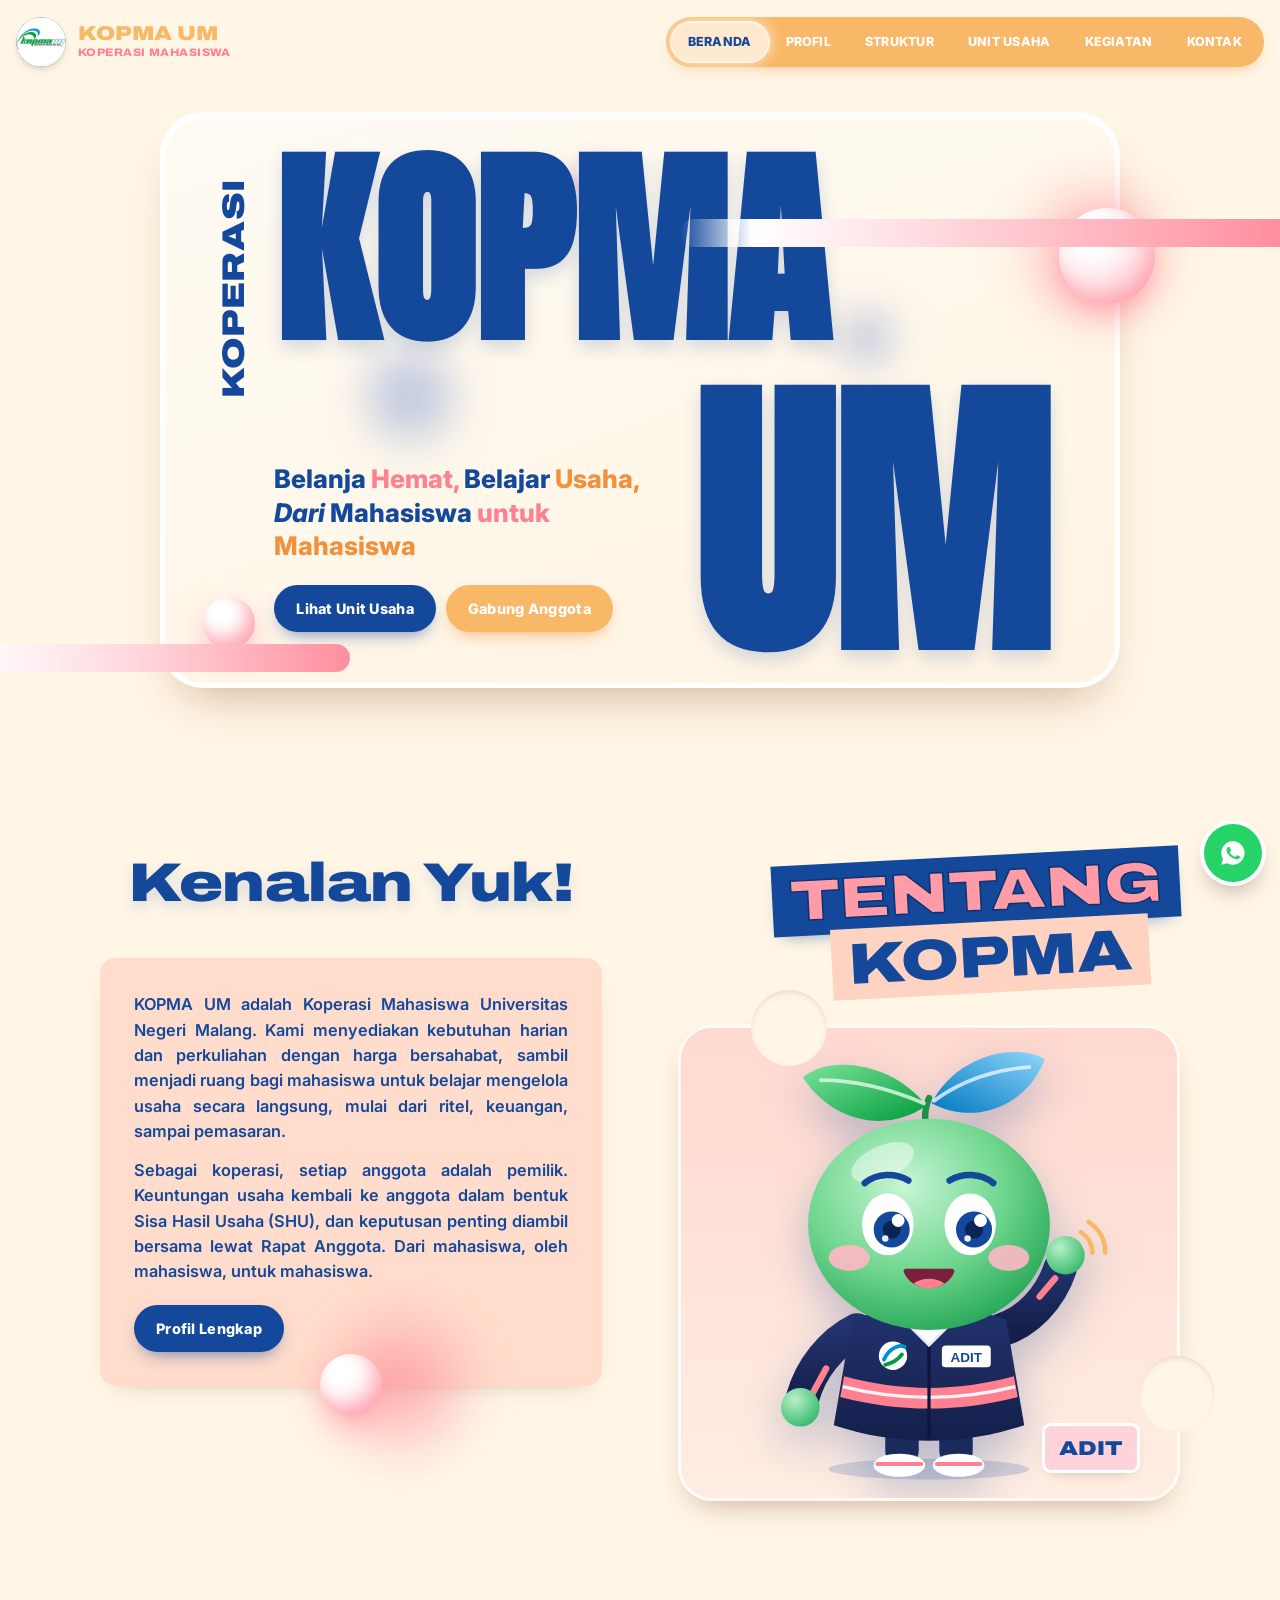
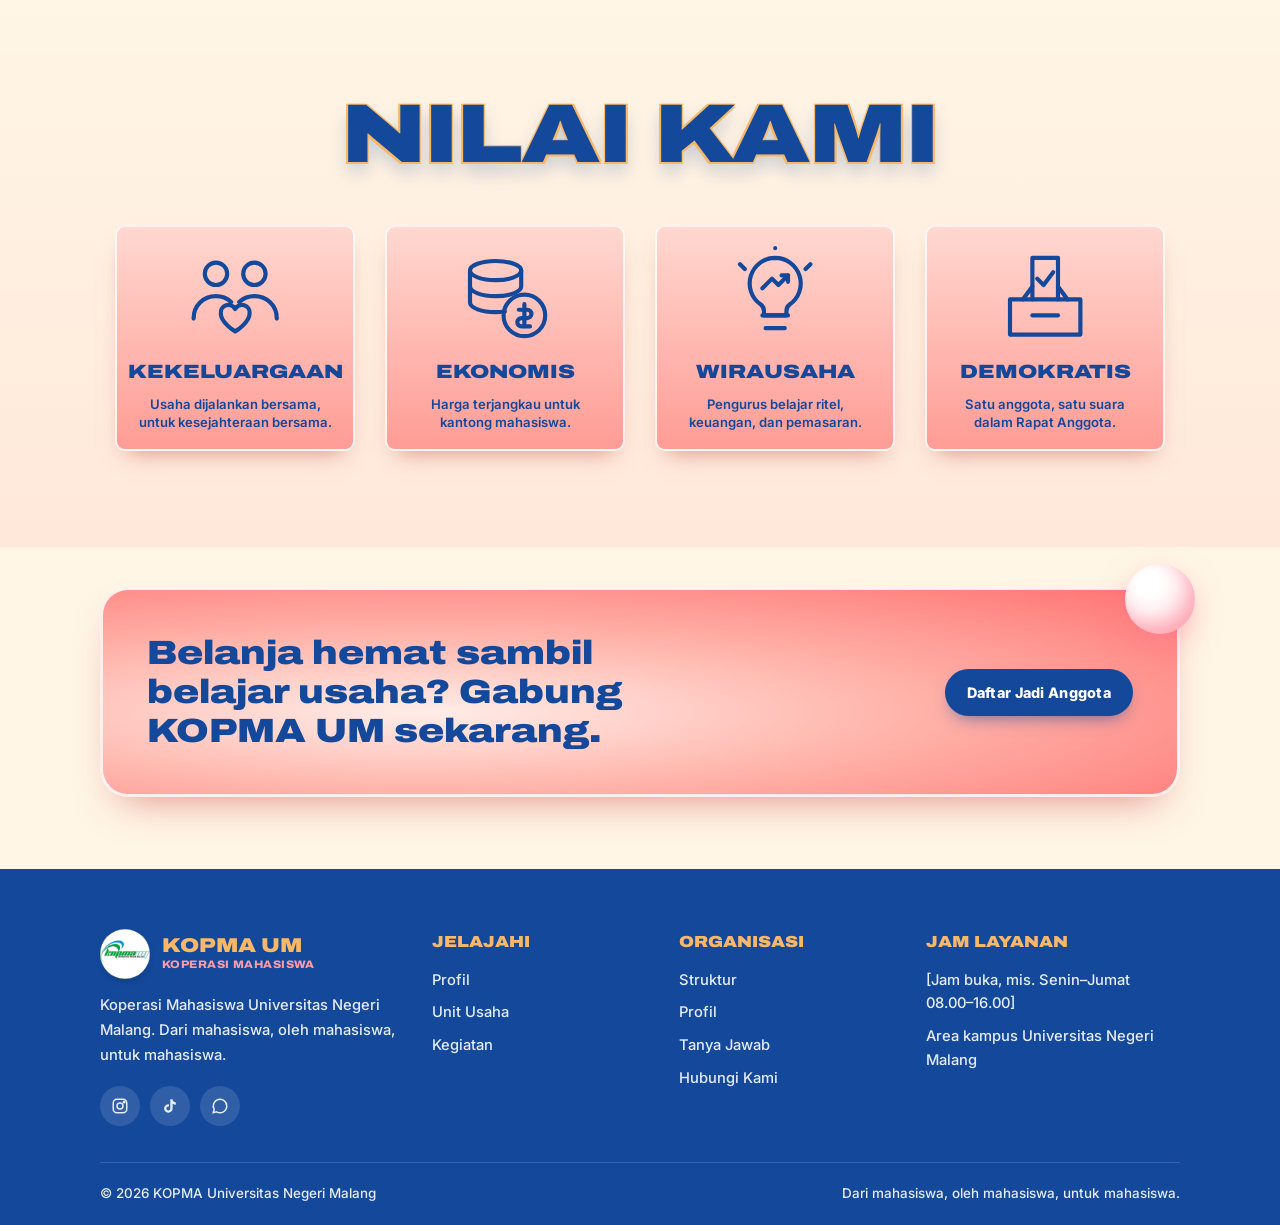
==== commit bd23f1d4: "Hapus halaman dan data Promo promo.html, data PROMO, logika filter, dan gaya kartu promo dihapus. Me" ====
--- a/index.html
+++ b/index.html
@@ -4,9 +4,9 @@
 <meta charset="UTF-8">
 <meta name="viewport" content="width=device-width, initial-scale=1">
 <title>KOPMA UM | Koperasi Mahasiswa Universitas Negeri Malang</title>
-<meta name="description" content="Koperasi Mahasiswa Universitas Negeri Malang: belanja kebutuhan kuliah lebih hemat, promo mingguan, dan ruang belajar berwirausaha. Dari mahasiswa, oleh mahasiswa, untuk mahasiswa.">
+<meta name="description" content="Koperasi Mahasiswa Universitas Negeri Malang: belanja kebutuhan kuliah lebih hemat dan ruang belajar berwirausaha. Dari mahasiswa, oleh mahasiswa, untuk mahasiswa.">
 <meta property="og:title" content="KOPMA UM | Koperasi Mahasiswa Universitas Negeri Malang">
-<meta property="og:description" content="Belanja hemat, promo mingguan, dan belajar berwirausaha bareng Koperasi Mahasiswa UM.">
+<meta property="og:description" content="Belanja hemat dan belajar berwirausaha bareng Koperasi Mahasiswa UM.">
 <meta property="og:image" content="assets/logo-kopma-um.png">
 <meta property="og:type" content="website">
 <meta name="theme-color" content="#FFF6E6">
@@ -32,7 +32,6 @@
         <li><a href="profil.html">Profil</a></li>
         <li><a href="struktur.html">Struktur</a></li>
         <li><a href="unit.html">Unit Usaha</a></li>
-        <li><a href="promo.html">Promo</a></li>
         <li><a href="kegiatan.html">Kegiatan</a></li>
         <li><a href="kontak.html">Kontak</a></li>
       </ul>
@@ -54,7 +53,7 @@
     <div class="hero-teks">
       <h1><span class="sr">KOPMA UM, Koperasi Mahasiswa Universitas Negeri Malang. </span>Belanja <span class="p">Hemat,</span> Belajar <span class="o">Usaha,</span><br><i>Dari</i> Mahasiswa <span class="p">untuk</span> <span class="o">Mahasiswa</span></h1>
       <div class="aksi">
-        <a href="promo.html" class="btn btn-biru">Lihat Promo</a>
+        <a href="unit.html" class="btn btn-biru">Lihat Unit Usaha</a>
         <a href="#" data-wa="Halo KOPMA UM, saya ingin mendaftar jadi anggota." class="btn btn-oranye">Gabung Anggota</a>
       </div>
     </div>
@@ -143,7 +142,7 @@
     </div>
     <div>
       <h4>Jelajahi</h4>
-      <ul><li><a href="profil.html">Profil</a></li><li><a href="unit.html">Unit Usaha</a></li><li><a href="promo.html">Promo</a></li><li><a href="kegiatan.html">Kegiatan</a></li></ul>
+      <ul><li><a href="profil.html">Profil</a></li><li><a href="unit.html">Unit Usaha</a></li><li><a href="kegiatan.html">Kegiatan</a></li></ul>
     </div>
     <div>
       <h4>Organisasi</h4>
--- a/assets/gaya.css
+++ b/assets/gaya.css
@@ -158,7 +158,7 @@
 .foto-kosong svg{width:34px;height:34px}
 .foto-isi{width:100%;height:100%;object-fit:cover}
 
-/* ===== Kartu umum (unit, promo, berita) ===== */
+/* ===== Kartu umum (unit, berita) ===== */
 .grid-unit{display:grid;grid-template-columns:repeat(4,1fr);gap:22px}
 .kartu{--t:46px;position:relative;background:var(--peach);border-radius:20px;border:2px solid rgba(255,255,255,.8);display:flex;flex-direction:column;box-shadow:0 12px 26px -18px rgba(140,60,30,.55);transition:transform .3s var(--ease),box-shadow .3s var(--ease)}
 @media (hover:hover){.kartu:hover{transform:translateY(-5px);box-shadow:0 20px 34px -18px rgba(140,60,30,.6)}}
@@ -168,22 +168,6 @@
 .kartu p{font-size:.92rem;font-weight:600;line-height:1.5}
 .kartu .meta{margin-top:auto;align-self:flex-start;display:inline-flex;align-items:center;gap:6px;background:#fff;color:var(--biru);font-size:.78rem;font-weight:800;padding:5px 12px;border-radius:999px}
 .kartu .meta svg{width:14px;height:14px}
-
-/* Promo */
-.filter{display:flex;gap:4px;flex-wrap:wrap;justify-content:center;width:max-content;max-width:100%;margin:0 auto 36px;background:var(--oranye);padding:6px;border-radius:999px;box-shadow:0 6px 16px -8px rgba(242,145,61,.7)}
-.filter button{padding:9px 18px;border-radius:999px;font-weight:800;font-size:.8rem;text-transform:uppercase;letter-spacing:.02em;color:#fff;transition:background-color .2s,color .2s,box-shadow .2s}
-.filter button[aria-pressed="true"]{background:#FFE9CF;color:var(--biru);box-shadow:0 0 0 2px rgba(255,255,255,.75),0 0 12px 2px rgba(255,255,255,.8)}
-.grid-promo{display:grid;grid-template-columns:repeat(4,1fr);gap:22px}
-.promo{background:linear-gradient(180deg,#FFEDE5 0%,#FFD0C6 100%)}
-.promo .gambar{aspect-ratio:1}
-.diskon{position:absolute;top:10px;right:10px;z-index:1;width:56px;height:56px;border-radius:50%;display:grid;place-items:center;font-family:var(--font-tampil);font-stretch:110%;font-weight:900;font-size:.9rem;color:#fff;background:radial-gradient(circle at 35% 30%,#FF9AA0,var(--koral) 70%);box-shadow:0 6px 14px -4px rgba(255,80,80,.6),0 0 0 3px #fff}
-.harga{display:flex;align-items:baseline;gap:8px;flex-wrap:wrap}
-.harga b{font-family:var(--font-tampil);font-stretch:110%;font-weight:900;font-size:1.25rem}
-.harga s{font-size:.85rem;opacity:.65}
-.promo .kat{align-self:flex-start;font-size:.7rem;font-weight:800;letter-spacing:.06em;text-transform:uppercase;background:var(--biru);color:#fff;padding:3px 10px;border-radius:999px}
-.promo h3{font-family:"Inter";font-stretch:100%;font-weight:800;font-size:.98rem}
-.catatan{margin-top:26px;font-size:.86rem;text-align:center}
-.promo.sembunyi{display:none}
 
 /* Berita */
 .grid-berita{display:grid;grid-template-columns:repeat(3,1fr);gap:22px}
@@ -250,7 +234,7 @@
   .menu a{padding:9px 11px;font-size:.72rem}
 }
 @media (max-width:1024px){
-  .grid-unit,.grid-promo{grid-template-columns:repeat(2,1fr)}
+  .grid-unit{grid-template-columns:repeat(2,1fr)}
   .grid-berita{grid-template-columns:1fr 1fr}
   .kaki{grid-template-columns:1fr 1fr}
 }
@@ -282,14 +266,9 @@
   .brand small{display:none}
   .orb-kiri{display:none}
   .grid-unit,.grid-berita{grid-template-columns:1fr}
-  .grid-promo{grid-template-columns:1fr 1fr;gap:12px}
-  .promo .badan{padding:12px}
-  .promo h3{font-size:.88rem}
-  .diskon{width:46px;height:46px;font-size:.78rem}
   .nilai{width:calc(50% - 8px)}
   .nilai small{display:none}
   .kaki{grid-template-columns:1fr}
-  .filter{border-radius:22px}
 }
 @media (prefers-reduced-motion:reduce){
   *,*::before,*::after{transition-duration:.01ms!important;animation:none!important;scroll-behavior:auto!important}
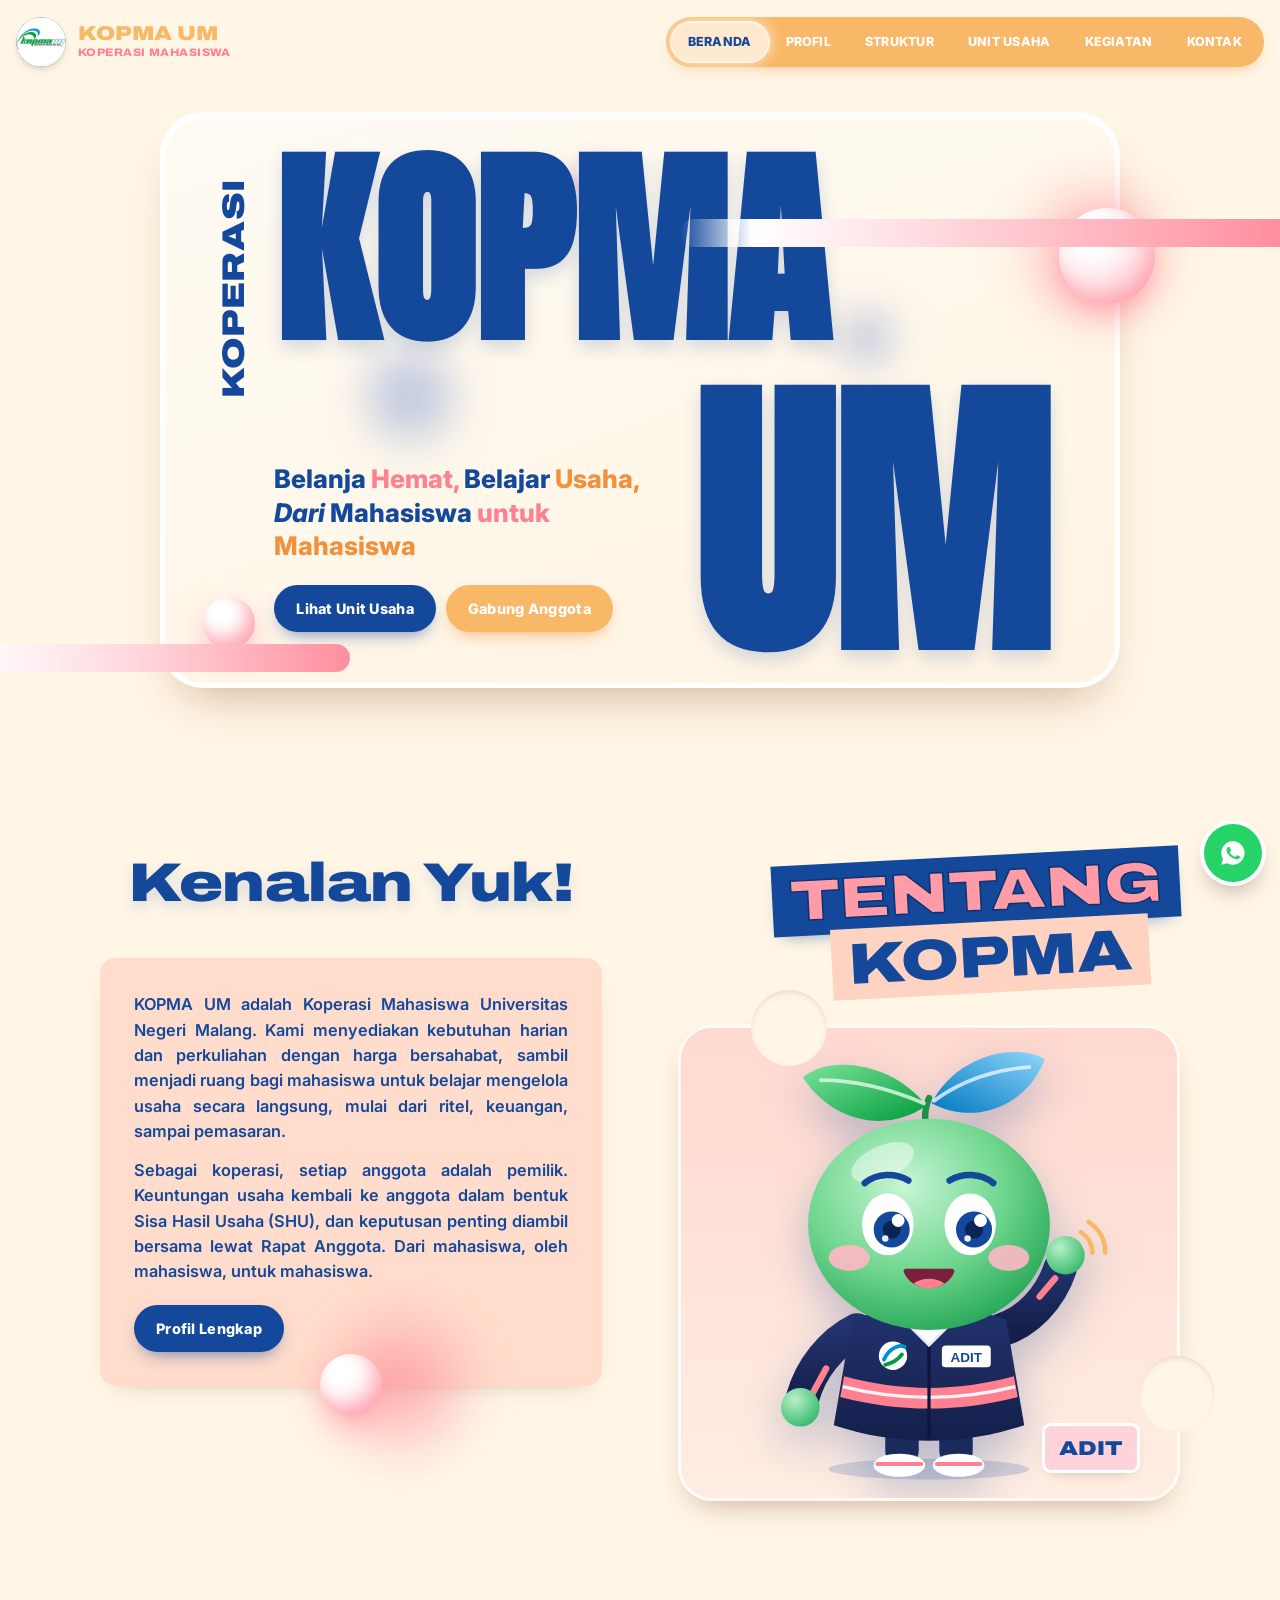
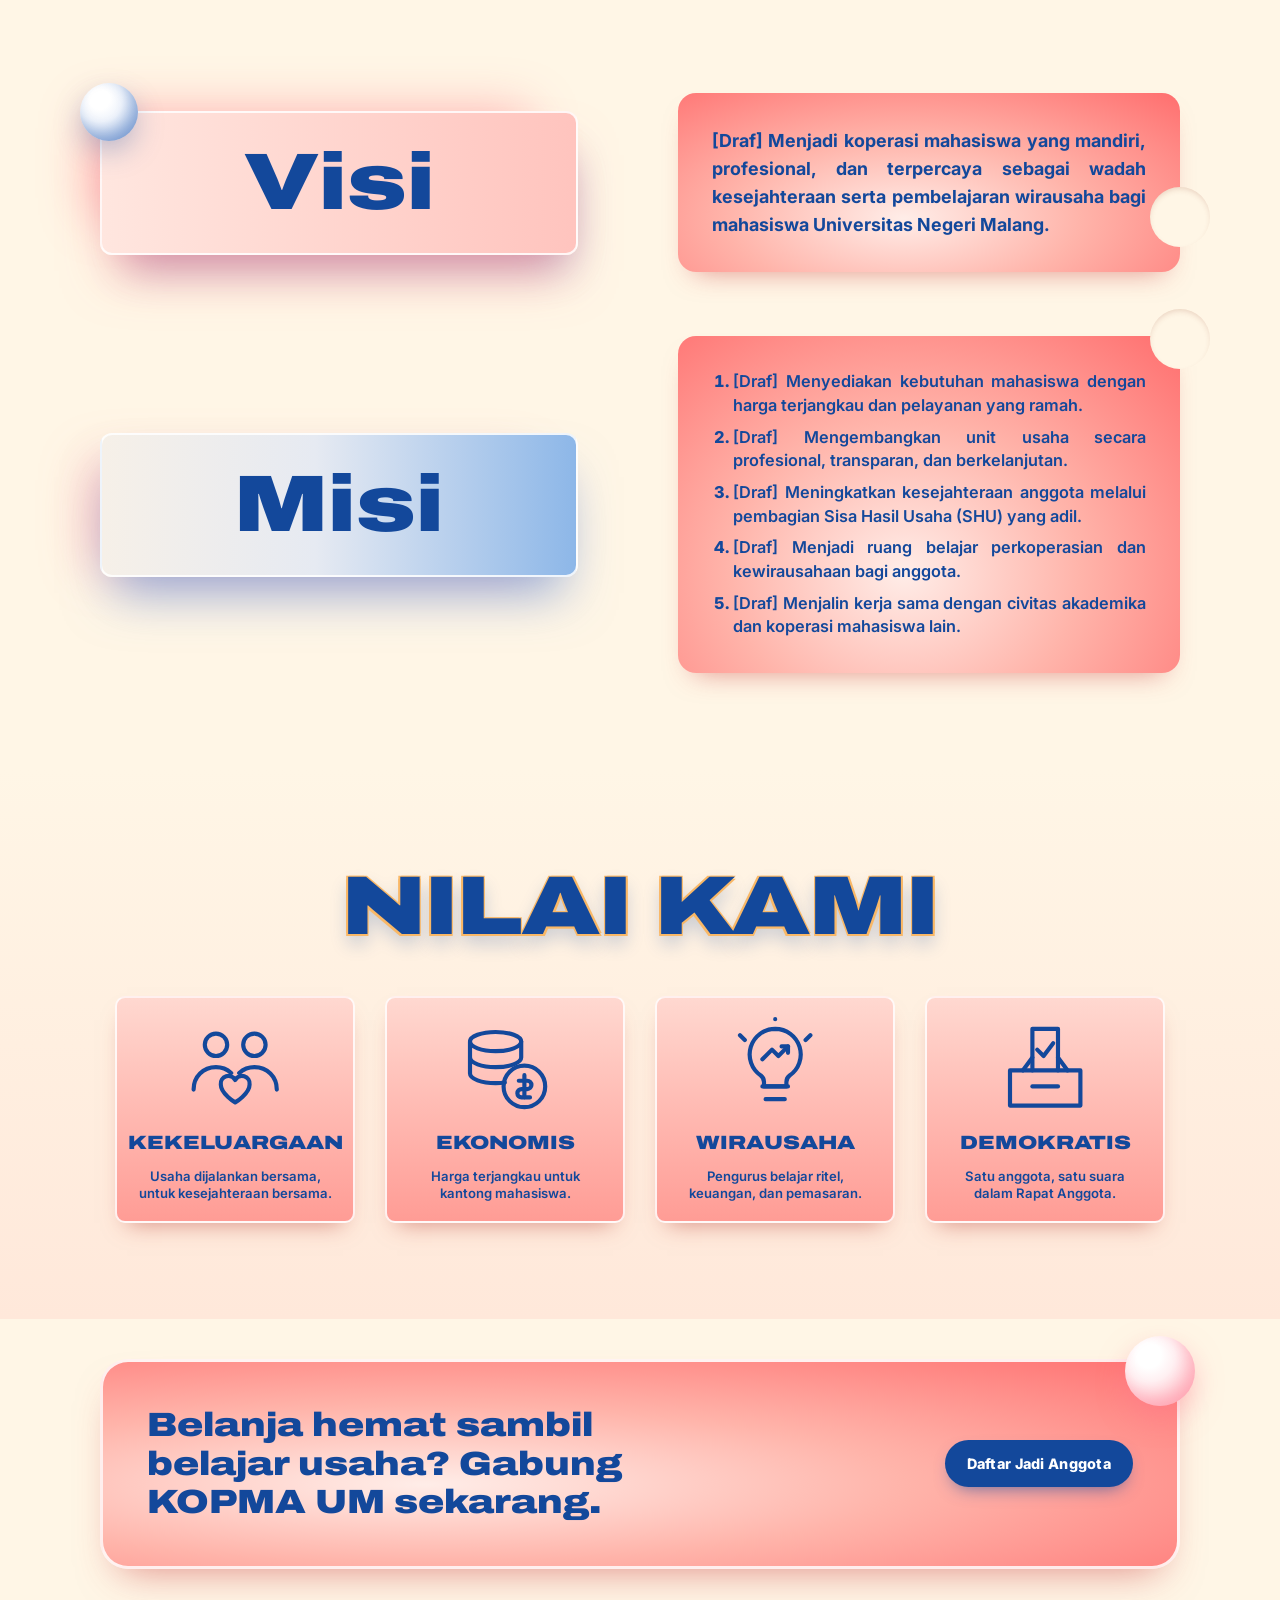
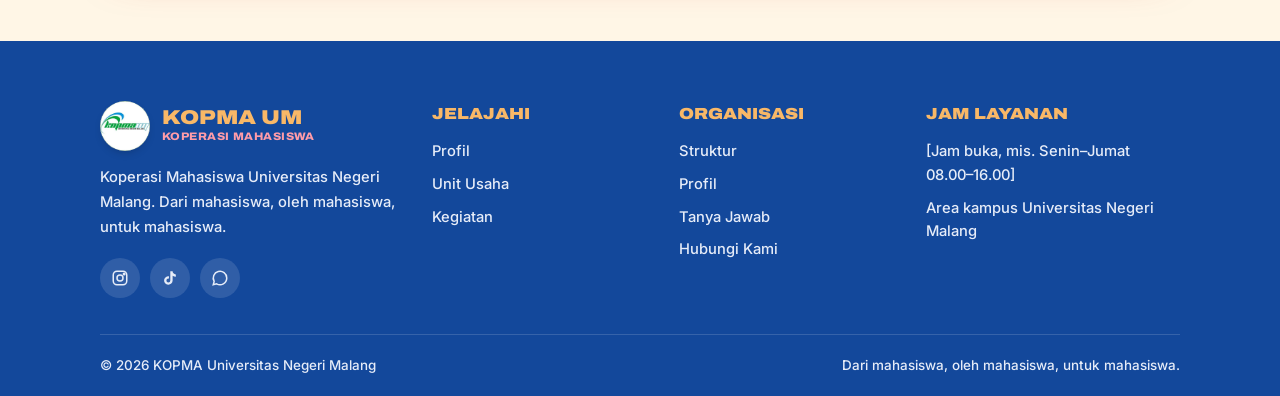
==== commit 1d2f4ba7: "Tambah bagian Visi & Misi di Beranda Papan Visi dan Misi bergaya kartu koral di antara Kenalan Yuk! " ====
--- a/index.html
+++ b/index.html
@@ -14,7 +14,7 @@
 <link rel="preconnect" href="https://fonts.googleapis.com">
 <link rel="preconnect" href="https://fonts.gstatic.com" crossorigin>
 <link href="https://fonts.googleapis.com/css2?family=Anton&family=Archivo:wdth,wght@100..125,700..900&family=Inter:wght@500;600;700;800&display=swap" rel="stylesheet">
-<link rel="stylesheet" href="assets/gaya.css">
+<link rel="stylesheet" href="assets/gaya.css?v=20261127-6">
 </head>
 <body>
 
@@ -54,7 +54,7 @@
       <h1><span class="sr">KOPMA UM, Koperasi Mahasiswa Universitas Negeri Malang. </span>Belanja <span class="p">Hemat,</span> Belajar <span class="o">Usaha,</span><br><i>Dari</i> Mahasiswa <span class="p">untuk</span> <span class="o">Mahasiswa</span></h1>
       <div class="aksi">
         <a href="unit.html" class="btn btn-biru">Lihat Unit Usaha</a>
-        <a href="#" data-wa="Halo KOPMA UM, saya ingin mendaftar jadi anggota." class="btn btn-oranye">Gabung Anggota</a>
+        <a href="#" data-wa="daftar" class="btn btn-oranye">Gabung Anggota</a>
       </div>
     </div>
     <span class="orb" style="width:50px;height:50px;left:43%;top:6%" aria-hidden="true"></span>
@@ -92,6 +92,22 @@
   </div>
 </section>
 
+<!-- ===== VISI & MISI (isi diambil dari VISI_MISI di assets/data.js) ===== -->
+<section class="blok blok-visi" id="visi-misi">
+  <div class="wadah">
+    <div class="baris-papan">
+      <h2 class="papan pink muncul">Visi
+        <span class="orb biru" style="width:58px;height:58px;left:-22px;top:-30px" aria-hidden="true"></span>
+      </h2>
+      <div class="kartu-koral takik kanan-bawah muncul"><p class="teks-visi" id="teks-visi"></p></div>
+    </div>
+    <div class="baris-papan">
+      <h2 class="papan biru muncul">Misi</h2>
+      <div class="kartu-koral takik kanan-atas muncul"><ol id="daftar-misi"></ol></div>
+    </div>
+  </div>
+</section>
+
 <!-- ===== NILAI (gaya core value) ===== -->
 <section class="blok gradasi" id="nilai">
   <div class="wadah">
@@ -121,7 +137,7 @@
   <div class="wadah">
     <div class="cta-kartu muncul">
       <h2>Belanja hemat sambil belajar usaha? Gabung KOPMA UM sekarang.</h2>
-      <a href="#" data-wa="Halo KOPMA UM, saya ingin mendaftar jadi anggota." class="btn btn-biru">Daftar Jadi Anggota</a>
+      <a href="#" data-wa="daftar" class="btn btn-biru">Daftar Jadi Anggota</a>
       <span class="orb" aria-hidden="true"></span>
     </div>
   </div>
@@ -137,7 +153,7 @@
       <div class="sos">
         <a data-link="instagram" href="#" aria-label="Instagram"><svg viewBox="0 0 24 24" fill="none" stroke="currentColor" stroke-width="2"><rect x="3" y="3" width="18" height="18" rx="5"/><circle cx="12" cy="12" r="4"/><circle cx="17.5" cy="6.5" r="1" fill="currentColor"/></svg></a>
         <a data-link="tiktok" href="#" aria-label="TikTok"><svg viewBox="0 0 24 24" fill="currentColor"><path d="M16.6 5.8A4.3 4.3 0 0 1 15.5 3h-3.1v12.4a2.6 2.6 0 1 1-2.6-2.6c.3 0 .5 0 .8.1V9.7a5.7 5.7 0 1 0 4.9 5.7V9a7.3 7.3 0 0 0 4.3 1.4V7.3a4.3 4.3 0 0 1-3.2-1.5z"/></svg></a>
-        <a href="#" data-wa="Halo KOPMA UM" aria-label="WhatsApp"><svg viewBox="0 0 24 24" fill="none" stroke="currentColor" stroke-width="2"><path d="M21 12a9 9 0 0 1-13.5 7.8L3 21l1.2-4.4A9 9 0 1 1 21 12z"/></svg></a>
+        <a href="#" data-wa="tanya" aria-label="WhatsApp"><svg viewBox="0 0 24 24" fill="none" stroke="currentColor" stroke-width="2"><path d="M21 12a9 9 0 0 1-13.5 7.8L3 21l1.2-4.4A9 9 0 1 1 21 12z"/></svg></a>
       </div>
     </div>
     <div>
@@ -159,11 +175,11 @@
   </div>
 </footer>
 
-<a href="#" class="wa-melayang" data-wa="Halo KOPMA UM, saya mau tanya." aria-label="Chat WhatsApp KOPMA UM">
+<a href="#" class="wa-melayang" data-wa="tanya" aria-label="Chat WhatsApp KOPMA UM">
   <svg viewBox="0 0 24 24" fill="currentColor"><path d="M12 2a10 10 0 0 0-8.6 15.1L2 22l5-1.3A10 10 0 1 0 12 2zm5.3 14.2c-.2.6-1.3 1.2-1.8 1.2-.5.1-1 .1-3.3-.8-2.8-1.1-4.5-3.9-4.7-4.1-.1-.2-1.1-1.5-1.1-2.9s.7-2.1 1-2.4c.3-.3.6-.3.8-.3h.6c.2 0 .4 0 .6.5l.9 2.1c.1.2.1.4 0 .6l-.4.6-.4.4c-.1.1-.3.3-.1.6.2.3.8 1.3 1.7 2.1 1.2 1 2.1 1.3 2.4 1.5.3.1.5.1.6-.1l.9-1.1c.2-.3.4-.2.7-.1l2 1c.3.1.5.2.6.3.1.2.1.7-.1 1.4z"/></svg>
 </a>
 
-<script src="assets/data.js"></script>
-<script src="assets/app.js"></script>
+<script src="assets/data.js?v=20261127-6"></script>
+<script src="assets/app.js?v=20261127-6"></script>
 </body>
 </html>
--- a/assets/gaya.css
+++ b/assets/gaya.css
@@ -159,7 +159,7 @@
 .foto-isi{width:100%;height:100%;object-fit:cover}
 
 /* ===== Kartu umum (unit, berita) ===== */
-.grid-unit{display:grid;grid-template-columns:repeat(4,1fr);gap:22px}
+.grid-unit{display:grid;grid-template-columns:repeat(3,1fr);gap:26px}
 .kartu{--t:46px;position:relative;background:var(--peach);border-radius:20px;border:2px solid rgba(255,255,255,.8);display:flex;flex-direction:column;box-shadow:0 12px 26px -18px rgba(140,60,30,.55);transition:transform .3s var(--ease),box-shadow .3s var(--ease)}
 @media (hover:hover){.kartu:hover{transform:translateY(-5px);box-shadow:0 20px 34px -18px rgba(140,60,30,.6)}}
 .kartu .gambar{aspect-ratio:4/3;overflow:hidden;position:relative;margin:10px 10px 0;border-radius:14px}
@@ -234,7 +234,6 @@
   .menu a{padding:9px 11px;font-size:.72rem}
 }
 @media (max-width:1024px){
-  .grid-unit{grid-template-columns:repeat(2,1fr)}
   .grid-berita{grid-template-columns:1fr 1fr}
   .kaki{grid-template-columns:1fr 1fr}
 }
@@ -472,3 +471,106 @@
   .kartu-bidang{grid-template-columns:1fr}
   .foto-bidang{aspect-ratio:4/3.4}
 }
+
+/* =====================================================================
+   UNIT USAHA & DETAIL UNIT
+   ===================================================================== */
+.kartu-unit .gambar{display:block}
+.kartu-unit .lencana-ikon{z-index:2;background:linear-gradient(180deg,#2E5FB5,#7FA4DE);border-color:#fff;box-shadow:0 8px 16px -8px rgba(19,72,155,.6)}
+.kartu-unit h3{font-size:1.3rem}
+.kartu-unit h3 a:hover{text-decoration:underline}
+.kartu-unit .btn-kecil{align-self:flex-start;margin-top:auto}
+.kartu-unit .badan{gap:10px;padding:18px 20px 24px}
+
+.unit-atas{display:grid;grid-template-columns:1fr 1.05fr;gap:clamp(28px,5vw,64px);align-items:center}
+.label-unit{display:inline-block;background:var(--biru);color:var(--pink);font-family:var(--font-tampil);font-stretch:125%;font-weight:900;text-transform:uppercase;font-size:1rem;padding:4px 12px;transform:rotate(-3deg)}
+.judul-unit{font-family:var(--font-tampil);font-stretch:125%;font-weight:900;text-transform:uppercase;line-height:1;font-size:clamp(2.2rem,5.6vw,4.2rem);margin:14px 0 16px;color:var(--biru);
+  text-shadow:1.5px 1.5px 0 var(--oranye),-1.5px -1.5px 0 var(--oranye),1.5px -1.5px 0 var(--oranye),-1.5px 1.5px 0 var(--oranye),0 8px 16px rgba(19,72,155,.18)}
+.ringkas-unit{font-size:clamp(1.05rem,1.8vw,1.25rem);font-weight:700;line-height:1.5;max-width:46ch}
+.info-unit{display:grid;gap:10px;margin:22px 0 24px}
+.info-unit>span{display:flex;align-items:center;gap:12px;background:#FFF3EA;border:2px solid rgba(255,255,255,.9);border-radius:14px;padding:10px 14px;box-shadow:0 10px 22px -18px rgba(140,60,30,.6)}
+.info-unit svg{width:36px;height:36px;flex:none;padding:8px;border-radius:50%;background:var(--biru);color:#fff}
+.info-unit small{display:block;font-size:.7rem;font-weight:800;text-transform:uppercase;letter-spacing:.08em;color:var(--pink-tua)}
+.info-unit b{font-size:.95rem}
+.unit-atas .bingkai-foto{width:100%}
+.unit-atas .bingkai-foto .isi{aspect-ratio:4/3.2}
+.unit-atas .bingkai-foto .orb{left:auto;right:-4%;bottom:auto;top:-6%}
+.lencana-ikon.besar{z-index:3;top:auto;bottom:-22px;left:24px;width:76px;height:76px;border-radius:22px;background:linear-gradient(180deg,#2E5FB5,#7FA4DE);border:3px solid #fff;box-shadow:0 12px 22px -10px rgba(19,72,155,.6)}
+.isi-unit{width:min(860px,100%);margin:clamp(48px,6vw,72px) auto clamp(48px,6vw,72px);font-size:1.08rem;line-height:1.65}
+.isi-unit p+p{margin-top:14px}
+.grid-layanan{display:grid;grid-template-columns:repeat(3,1fr);gap:22px;width:min(960px,100%);margin-inline:auto}
+.layanan{position:relative;background:linear-gradient(180deg,#FFD8D0 0%,#FF9C95 100%);border:2px solid rgba(255,255,255,.85);border-radius:16px;padding:26px 22px 24px;box-shadow:0 12px 22px -12px rgba(180,60,50,.55)}
+.layanan .no{position:absolute;top:-16px;left:20px;width:36px;height:36px;border-radius:50%;display:grid;place-items:center;background:var(--biru);color:#fff;font-weight:800;box-shadow:0 0 0 3px #fff}
+.layanan h3{font-family:var(--font-tampil);font-stretch:115%;font-weight:900;font-size:1.1rem;text-transform:uppercase;margin-bottom:6px}
+.layanan p{font-size:.95rem;line-height:1.5}
+@media (min-width:701px){.isi-unit p{text-align:justify;hyphens:auto}}
+@media (max-width:900px){
+  .grid-unit{grid-template-columns:repeat(2,1fr)}
+  .unit-atas{grid-template-columns:1fr}
+  .unit-atas .bingkai-foto{max-width:560px;justify-self:center}
+}
+@media (max-width:640px){
+  .grid-unit,.grid-layanan{grid-template-columns:1fr}
+  .grid-layanan{gap:28px}
+}
+
+/* =====================================================================
+   KALENDER SEWA (Persewaan Kopma)
+   ===================================================================== */
+.kalender-sewa{margin-top:clamp(56px,7vw,88px)}
+.kal-pesan{text-align:center;padding:28px;border-radius:16px;background:#FFF3EA;border:2px dashed var(--peach-2);font-weight:700}
+.kal-pesan.kecil{width:min(1000px,100%);margin:0 auto 18px;padding:12px 16px;font-size:.88rem;text-align:left}
+.kal-pesan.galat{background:#FFE6E4;border-color:var(--koral)}
+.kal-pesan a{text-decoration:underline}
+.chip-sewa{display:flex;flex-wrap:wrap;justify-content:center;gap:4px;width:max-content;max-width:100%;margin:0 auto 28px;background:var(--oranye);padding:6px;border-radius:999px;box-shadow:0 6px 16px -8px rgba(242,145,61,.7)}
+.chip-sewa button{padding:9px 18px;border-radius:999px;font-weight:800;font-size:.82rem;text-transform:uppercase;letter-spacing:.02em;color:#fff;transition:background-color .2s,color .2s,box-shadow .2s}
+@media (hover:hover){.chip-sewa button:not([aria-pressed="true"]):hover{background:rgba(255,255,255,.22)}}
+.chip-sewa button[aria-pressed="true"]{background:#FFE9CF;color:var(--biru);box-shadow:0 0 0 2px rgba(255,255,255,.75),0 0 12px 2px rgba(255,255,255,.8)}
+.kal-grid{display:grid;grid-template-columns:1.45fr 1fr;gap:24px;align-items:start;width:min(1000px,100%);margin-inline:auto}
+.kal-kartu,.kal-info{background:rgba(255,255,255,.65);border:3px solid #fff;border-radius:24px;padding:clamp(16px,2.4vw,24px);box-shadow:0 20px 40px -26px rgba(120,60,40,.55)}
+.kal-kepala{display:flex;align-items:center;justify-content:space-between;margin-bottom:14px}
+.kal-kepala h3{font-family:var(--font-tampil);font-stretch:120%;font-weight:900;font-size:1.25rem;text-transform:uppercase}
+.kal-panah{width:42px;height:42px;border-radius:50%;display:grid;place-items:center;background:#FFE9CF;color:var(--biru);transition:transform .16s var(--ease)}
+.kal-panah:active{transform:scale(.92)}
+.kal-panah:disabled{opacity:.35;cursor:not-allowed}
+.kal-panah svg{width:20px;height:20px}
+.kal{display:grid;grid-template-columns:repeat(7,1fr);gap:6px}
+.nama-hari{text-align:center;font-size:.72rem;font-weight:800;text-transform:uppercase;opacity:.7;padding-bottom:4px}
+.hari{aspect-ratio:1/.92;border-radius:12px;display:flex;flex-direction:column;align-items:center;justify-content:center;gap:1px;border:2px solid transparent;transition:transform .15s var(--ease),background-color .2s}
+.hari b{font-size:1rem;line-height:1}
+.hari small{font-size:.58rem;font-weight:800;text-transform:uppercase;letter-spacing:.02em}
+.hari.ada{background:#E3F6E8;border-color:#7FD19A;color:#0F6B33}
+@media (hover:hover){.hari.ada:not(:disabled):not(.dipilih):hover{transform:translateY(-2px);background:#CFF0D9}}
+.hari.penuh{background:#FFE1DE;border-color:var(--koral);color:#B3262A;cursor:not-allowed}
+.hari.lewat{opacity:.38;cursor:not-allowed}
+.hari.kini{box-shadow:0 0 0 2px #fff,0 0 0 4px var(--oranye)}
+.hari.dipilih{background:var(--biru);border-color:var(--biru);color:#fff}
+.hari.kosong{visibility:hidden}
+.kal-legenda{display:flex;flex-wrap:wrap;gap:14px;margin-top:14px;font-size:.8rem;font-weight:700}
+.kal-legenda span{display:inline-flex;align-items:center;gap:6px}
+.kal-legenda i{width:16px;height:16px;border-radius:5px;border:2px solid}
+.kal-legenda i.ada{background:#E3F6E8;border-color:#7FD19A}
+.kal-legenda i.penuh{background:#FFE1DE;border-color:var(--koral)}
+.kal-legenda i.dipilih{background:var(--biru);border-color:var(--biru)}
+.kal-info h3{font-family:var(--font-tampil);font-stretch:120%;font-weight:900;font-size:1.6rem;text-transform:uppercase;margin:12px 0 6px}
+.kal-info>p{font-size:.92rem}
+.kal-info dl{display:grid;grid-template-columns:auto 1fr;gap:8px 14px;margin:16px 0;font-size:.95rem}
+.kal-info dt{opacity:.75}
+.kal-info dd{font-weight:800;text-align:right}
+.kal-tgl{background:#FFF3EA;border-radius:12px;padding:10px 12px;margin-bottom:14px}
+.kal-info .btn{width:100%}
+.kal-catatan{font-size:.78rem;opacity:.8;margin-top:12px}
+@media (max-width:820px){.kal-grid{grid-template-columns:1fr}}
+@media (max-width:640px){
+  .chip-sewa{border-radius:22px}
+  .kal{gap:4px}
+  .hari{border-radius:9px;aspect-ratio:1}
+  .hari small{display:none}
+  .hari b{font-size:.9rem}
+}
+
+/* Visi & Misi (Beranda) */
+.blok-visi{padding-top:clamp(24px,4vw,48px)}
+.teks-visi{font-size:clamp(1.02rem,1.6vw,1.12rem);font-weight:700;line-height:1.55}
+@media (min-width:701px){.teks-visi{text-align:justify;hyphens:auto}}
+@media (max-width:640px){.kartu-koral.takik{padding-right:44px}}
